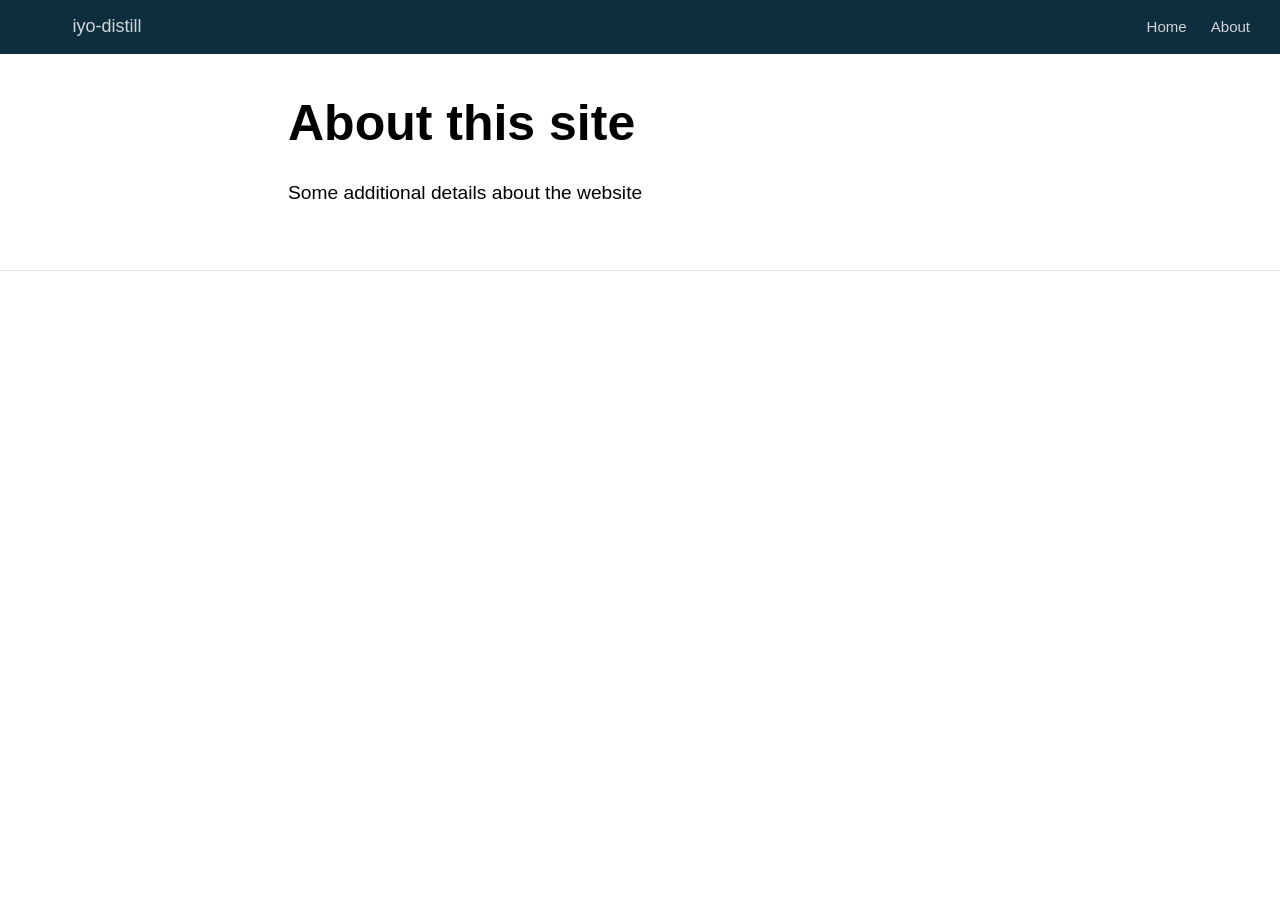
==== docs/about.html @ 84cd0dcd "distill" ====
<!DOCTYPE html>

<html xmlns="http://www.w3.org/1999/xhtml" lang="" xml:lang="">

<head>
  <meta charset="utf-8"/>
  <meta name="viewport" content="width=device-width, initial-scale=1"/>
  <meta http-equiv="X-UA-Compatible" content="IE=Edge,chrome=1"/>
  <meta name="generator" content="distill" />

  <style type="text/css">
  /* Hide doc at startup (prevent jankiness while JS renders/transforms) */
  body {
    visibility: hidden;
  }
  </style>

 <!--radix_placeholder_import_source-->
 <!--/radix_placeholder_import_source-->

<style type="text/css">code{white-space: pre;}</style>
<style type="text/css" data-origin="pandoc">
pre > code.sourceCode { white-space: pre; position: relative; }
pre > code.sourceCode > span { display: inline-block; line-height: 1.25; }
pre > code.sourceCode > span:empty { height: 1.2em; }
.sourceCode { overflow: visible; }
code.sourceCode > span { color: inherit; text-decoration: inherit; }
div.sourceCode { margin: 1em 0; }
pre.sourceCode { margin: 0; }
@media screen {
div.sourceCode { overflow: auto; }
}
@media print {
pre > code.sourceCode { white-space: pre-wrap; }
pre > code.sourceCode > span { text-indent: -5em; padding-left: 5em; }
}
pre.numberSource code
  { counter-reset: source-line 0; }
pre.numberSource code > span
  { position: relative; left: -4em; counter-increment: source-line; }
pre.numberSource code > span > a:first-child::before
  { content: counter(source-line);
    position: relative; left: -1em; text-align: right; vertical-align: baseline;
    border: none; display: inline-block;
    -webkit-touch-callout: none; -webkit-user-select: none;
    -khtml-user-select: none; -moz-user-select: none;
    -ms-user-select: none; user-select: none;
    padding: 0 4px; width: 4em;
    color: #aaaaaa;
  }
pre.numberSource { margin-left: 3em; border-left: 1px solid #aaaaaa;  padding-left: 4px; }
div.sourceCode
  {   }
@media screen {
pre > code.sourceCode > span > a:first-child::before { text-decoration: underline; }
}
code span.al { color: #ad0000; } /* Alert */
code span.an { color: #5e5e5e; } /* Annotation */
code span.at { color: #20794d; } /* Attribute */
code span.bn { color: #ad0000; } /* BaseN */
code span.bu { } /* BuiltIn */
code span.cf { color: #007ba5; } /* ControlFlow */
code span.ch { color: #20794d; } /* Char */
code span.cn { color: #8f5902; } /* Constant */
code span.co { color: #5e5e5e; } /* Comment */
code span.cv { color: #5e5e5e; font-style: italic; } /* CommentVar */
code span.do { color: #5e5e5e; font-style: italic; } /* Documentation */
code span.dt { color: #ad0000; } /* DataType */
code span.dv { color: #ad0000; } /* DecVal */
code span.er { color: #ad0000; } /* Error */
code span.ex { } /* Extension */
code span.fl { color: #ad0000; } /* Float */
code span.fu { color: #4758ab; } /* Function */
code span.im { } /* Import */
code span.in { color: #5e5e5e; } /* Information */
code span.kw { color: #007ba5; } /* Keyword */
code span.op { color: #5e5e5e; } /* Operator */
code span.ot { color: #007ba5; } /* Other */
code span.pp { color: #ad0000; } /* Preprocessor */
code span.sc { color: #20794d; } /* SpecialChar */
code span.ss { color: #20794d; } /* SpecialString */
code span.st { color: #20794d; } /* String */
code span.va { color: #111111; } /* Variable */
code span.vs { color: #20794d; } /* VerbatimString */
code span.wa { color: #5e5e5e; font-style: italic; } /* Warning */
</style>

  <!--radix_placeholder_meta_tags-->
  <title>iyo-distill: About this site</title>

  <meta property="description" itemprop="description" content="Some additional details about the website"/>



  <!--  https://developers.facebook.com/docs/sharing/webmasters#markup -->
  <meta property="og:title" content="iyo-distill: About this site"/>
  <meta property="og:type" content="article"/>
  <meta property="og:description" content="Some additional details about the website"/>
  <meta property="og:locale" content="en_US"/>
  <meta property="og:site_name" content="iyo-distill"/>

  <!--  https://dev.twitter.com/cards/types/summary -->
  <meta property="twitter:card" content="summary"/>
  <meta property="twitter:title" content="iyo-distill: About this site"/>
  <meta property="twitter:description" content="Some additional details about the website"/>

  <!--/radix_placeholder_meta_tags-->
  <!--radix_placeholder_rmarkdown_metadata-->

  <script type="text/json" id="radix-rmarkdown-metadata">
  {"type":"list","attributes":{"names":{"type":"character","attributes":{},"value":["title","description"]}},"value":[{"type":"character","attributes":{},"value":["About this site"]},{"type":"character","attributes":{},"value":["Some additional details about the website"]}]}
  </script>
  <!--/radix_placeholder_rmarkdown_metadata-->
  <!--radix_placeholder_navigation_in_header-->
  <meta name="distill:offset" content=""/>

  <script type="application/javascript">

    window.headroom_prevent_pin = false;

    window.document.addEventListener("DOMContentLoaded", function (event) {

      // initialize headroom for banner
      var header = $('header').get(0);
      var headerHeight = header.offsetHeight;
      var headroom = new Headroom(header, {
        tolerance: 5,
        onPin : function() {
          if (window.headroom_prevent_pin) {
            window.headroom_prevent_pin = false;
            headroom.unpin();
          }
        }
      });
      headroom.init();
      if(window.location.hash)
        headroom.unpin();
      $(header).addClass('headroom--transition');

      // offset scroll location for banner on hash change
      // (see: https://github.com/WickyNilliams/headroom.js/issues/38)
      window.addEventListener("hashchange", function(event) {
        window.scrollTo(0, window.pageYOffset - (headerHeight + 25));
      });

      // responsive menu
      $('.distill-site-header').each(function(i, val) {
        var topnav = $(this);
        var toggle = topnav.find('.nav-toggle');
        toggle.on('click', function() {
          topnav.toggleClass('responsive');
        });
      });

      // nav dropdowns
      $('.nav-dropbtn').click(function(e) {
        $(this).next('.nav-dropdown-content').toggleClass('nav-dropdown-active');
        $(this).parent().siblings('.nav-dropdown')
           .children('.nav-dropdown-content').removeClass('nav-dropdown-active');
      });
      $("body").click(function(e){
        $('.nav-dropdown-content').removeClass('nav-dropdown-active');
      });
      $(".nav-dropdown").click(function(e){
        e.stopPropagation();
      });
    });
  </script>

  <style type="text/css">

  /* Theme (user-documented overrideables for nav appearance) */

  .distill-site-nav {
    color: rgba(255, 255, 255, 0.8);
    background-color: #0F2E3D;
    font-size: 15px;
    font-weight: 300;
  }

  .distill-site-nav a {
    color: inherit;
    text-decoration: none;
  }

  .distill-site-nav a:hover {
    color: white;
  }

  @media print {
    .distill-site-nav {
      display: none;
    }
  }

  .distill-site-header {

  }

  .distill-site-footer {

  }


  /* Site Header */

  .distill-site-header {
    width: 100%;
    box-sizing: border-box;
    z-index: 3;
  }

  .distill-site-header .nav-left {
    display: inline-block;
    margin-left: 8px;
  }

  @media screen and (max-width: 768px) {
    .distill-site-header .nav-left {
      margin-left: 0;
    }
  }


  .distill-site-header .nav-right {
    float: right;
    margin-right: 8px;
  }

  .distill-site-header a,
  .distill-site-header .title {
    display: inline-block;
    text-align: center;
    padding: 14px 10px 14px 10px;
  }

  .distill-site-header .title {
    font-size: 18px;
    min-width: 150px;
  }

  .distill-site-header .logo {
    padding: 0;
  }

  .distill-site-header .logo img {
    display: none;
    max-height: 20px;
    width: auto;
    margin-bottom: -4px;
  }

  .distill-site-header .nav-image img {
    max-height: 18px;
    width: auto;
    display: inline-block;
    margin-bottom: -3px;
  }



  @media screen and (min-width: 1000px) {
    .distill-site-header .logo img {
      display: inline-block;
    }
    .distill-site-header .nav-left {
      margin-left: 20px;
    }
    .distill-site-header .nav-right {
      margin-right: 20px;
    }
    .distill-site-header .title {
      padding-left: 12px;
    }
  }


  .distill-site-header .nav-toggle {
    display: none;
  }

  .nav-dropdown {
    display: inline-block;
    position: relative;
  }

  .nav-dropdown .nav-dropbtn {
    border: none;
    outline: none;
    color: rgba(255, 255, 255, 0.8);
    padding: 16px 10px;
    background-color: transparent;
    font-family: inherit;
    font-size: inherit;
    font-weight: inherit;
    margin: 0;
    margin-top: 1px;
    z-index: 2;
  }

  .nav-dropdown-content {
    display: none;
    position: absolute;
    background-color: white;
    min-width: 200px;
    border: 1px solid rgba(0,0,0,0.15);
    border-radius: 4px;
    box-shadow: 0px 8px 16px 0px rgba(0,0,0,0.1);
    z-index: 1;
    margin-top: 2px;
    white-space: nowrap;
    padding-top: 4px;
    padding-bottom: 4px;
  }

  .nav-dropdown-content hr {
    margin-top: 4px;
    margin-bottom: 4px;
    border: none;
    border-bottom: 1px solid rgba(0, 0, 0, 0.1);
  }

  .nav-dropdown-active {
    display: block;
  }

  .nav-dropdown-content a, .nav-dropdown-content .nav-dropdown-header {
    color: black;
    padding: 6px 24px;
    text-decoration: none;
    display: block;
    text-align: left;
  }

  .nav-dropdown-content .nav-dropdown-header {
    display: block;
    padding: 5px 24px;
    padding-bottom: 0;
    text-transform: uppercase;
    font-size: 14px;
    color: #999999;
    white-space: nowrap;
  }

  .nav-dropdown:hover .nav-dropbtn {
    color: white;
  }

  .nav-dropdown-content a:hover {
    background-color: #ddd;
    color: black;
  }

  .nav-right .nav-dropdown-content {
    margin-left: -45%;
    right: 0;
  }

  @media screen and (max-width: 768px) {
    .distill-site-header a, .distill-site-header .nav-dropdown  {display: none;}
    .distill-site-header a.nav-toggle {
      float: right;
      display: block;
    }
    .distill-site-header .title {
      margin-left: 0;
    }
    .distill-site-header .nav-right {
      margin-right: 0;
    }
    .distill-site-header {
      overflow: hidden;
    }
    .nav-right .nav-dropdown-content {
      margin-left: 0;
    }
  }


  @media screen and (max-width: 768px) {
    .distill-site-header.responsive {position: relative; min-height: 500px; }
    .distill-site-header.responsive a.nav-toggle {
      position: absolute;
      right: 0;
      top: 0;
    }
    .distill-site-header.responsive a,
    .distill-site-header.responsive .nav-dropdown {
      display: block;
      text-align: left;
    }
    .distill-site-header.responsive .nav-left,
    .distill-site-header.responsive .nav-right {
      width: 100%;
    }
    .distill-site-header.responsive .nav-dropdown {float: none;}
    .distill-site-header.responsive .nav-dropdown-content {position: relative;}
    .distill-site-header.responsive .nav-dropdown .nav-dropbtn {
      display: block;
      width: 100%;
      text-align: left;
    }
  }

  /* Site Footer */

  .distill-site-footer {
    width: 100%;
    overflow: hidden;
    box-sizing: border-box;
    z-index: 3;
    margin-top: 30px;
    padding-top: 30px;
    padding-bottom: 30px;
    text-align: center;
  }

  /* Headroom */

  d-title {
    padding-top: 6rem;
  }

  @media print {
    d-title {
      padding-top: 4rem;
    }
  }

  .headroom {
    z-index: 1000;
    position: fixed;
    top: 0;
    left: 0;
    right: 0;
  }

  .headroom--transition {
    transition: all .4s ease-in-out;
  }

  .headroom--unpinned {
    top: -100px;
  }

  .headroom--pinned {
    top: 0;
  }

  /* adjust viewport for navbar height */
  /* helps vertically center bootstrap (non-distill) content */
  .min-vh-100 {
    min-height: calc(100vh - 100px) !important;
  }

  </style>

  <script src="site_libs/jquery-1.11.3/jquery.min.js"></script>
  <link href="site_libs/font-awesome-5.1.0/css/all.css" rel="stylesheet"/>
  <link href="site_libs/font-awesome-5.1.0/css/v4-shims.css" rel="stylesheet"/>
  <script src="site_libs/headroom-0.9.4/headroom.min.js"></script>
  <script src="site_libs/autocomplete-0.37.1/autocomplete.min.js"></script>
  <script src="site_libs/fuse-6.4.1/fuse.min.js"></script>

  <script type="application/javascript">

  function getMeta(metaName) {
    var metas = document.getElementsByTagName('meta');
    for (let i = 0; i < metas.length; i++) {
      if (metas[i].getAttribute('name') === metaName) {
        return metas[i].getAttribute('content');
      }
    }
    return '';
  }

  function offsetURL(url) {
    var offset = getMeta('distill:offset');
    return offset ? offset + '/' + url : url;
  }

  function createFuseIndex() {

    // create fuse index
    var options = {
      keys: [
        { name: 'title', weight: 20 },
        { name: 'categories', weight: 15 },
        { name: 'description', weight: 10 },
        { name: 'contents', weight: 5 },
      ],
      ignoreLocation: true,
      threshold: 0
    };
    var fuse = new window.Fuse([], options);

    // fetch the main search.json
    return fetch(offsetURL('search.json'))
      .then(function(response) {
        if (response.status == 200) {
          return response.json().then(function(json) {
            // index main articles
            json.articles.forEach(function(article) {
              fuse.add(article);
            });
            // download collections and index their articles
            return Promise.all(json.collections.map(function(collection) {
              return fetch(offsetURL(collection)).then(function(response) {
                if (response.status === 200) {
                  return response.json().then(function(articles) {
                    articles.forEach(function(article) {
                      fuse.add(article);
                    });
                  })
                } else {
                  return Promise.reject(
                    new Error('Unexpected status from search index request: ' +
                              response.status)
                  );
                }
              });
            })).then(function() {
              return fuse;
            });
          });

        } else {
          return Promise.reject(
            new Error('Unexpected status from search index request: ' +
                        response.status)
          );
        }
      });
  }

  window.document.addEventListener("DOMContentLoaded", function (event) {

    // get search element (bail if we don't have one)
    var searchEl = window.document.getElementById('distill-search');
    if (!searchEl)
      return;

    createFuseIndex()
      .then(function(fuse) {

        // make search box visible
        searchEl.classList.remove('hidden');

        // initialize autocomplete
        var options = {
          autoselect: true,
          hint: false,
          minLength: 2,
        };
        window.autocomplete(searchEl, options, [{
          source: function(query, callback) {
            const searchOptions = {
              isCaseSensitive: false,
              shouldSort: true,
              minMatchCharLength: 2,
              limit: 10,
            };
            var results = fuse.search(query, searchOptions);
            callback(results
              .map(function(result) { return result.item; })
            );
          },
          templates: {
            suggestion: function(suggestion) {
              var img = suggestion.preview && Object.keys(suggestion.preview).length > 0
                ? `<img src="${offsetURL(suggestion.preview)}"</img>`
                : '';
              var html = `
                <div class="search-item">
                  <h3>${suggestion.title}</h3>
                  <div class="search-item-description">
                    ${suggestion.description || ''}
                  </div>
                  <div class="search-item-preview">
                    ${img}
                  </div>
                </div>
              `;
              return html;
            }
          }
        }]).on('autocomplete:selected', function(event, suggestion) {
          window.location.href = offsetURL(suggestion.path);
        });
        // remove inline display style on autocompleter (we want to
        // manage responsive display via css)
        $('.algolia-autocomplete').css("display", "");
      })
      .catch(function(error) {
        console.log(error);
      });

  });

  </script>

  <style type="text/css">

  .nav-search {
    font-size: x-small;
  }

  /* Algolioa Autocomplete */

  .algolia-autocomplete {
    display: inline-block;
    margin-left: 10px;
    vertical-align: sub;
    background-color: white;
    color: black;
    padding: 6px;
    padding-top: 8px;
    padding-bottom: 0;
    border-radius: 6px;
    border: 1px #0F2E3D solid;
    width: 180px;
  }


  @media screen and (max-width: 768px) {
    .distill-site-nav .algolia-autocomplete {
      display: none;
      visibility: hidden;
    }
    .distill-site-nav.responsive .algolia-autocomplete {
      display: inline-block;
      visibility: visible;
    }
    .distill-site-nav.responsive .algolia-autocomplete .aa-dropdown-menu {
      margin-left: 0;
      width: 400px;
      max-height: 400px;
    }
  }

  .algolia-autocomplete .aa-input, .algolia-autocomplete .aa-hint {
    width: 90%;
    outline: none;
    border: none;
  }

  .algolia-autocomplete .aa-hint {
    color: #999;
  }
  .algolia-autocomplete .aa-dropdown-menu {
    width: 550px;
    max-height: 70vh;
    overflow-x: visible;
    overflow-y: scroll;
    padding: 5px;
    margin-top: 3px;
    margin-left: -150px;
    background-color: #fff;
    border-radius: 5px;
    border: 1px solid #999;
    border-top: none;
  }

  .algolia-autocomplete .aa-dropdown-menu .aa-suggestion {
    cursor: pointer;
    padding: 5px 4px;
    border-bottom: 1px solid #eee;
  }

  .algolia-autocomplete .aa-dropdown-menu .aa-suggestion:last-of-type {
    border-bottom: none;
    margin-bottom: 2px;
  }

  .algolia-autocomplete .aa-dropdown-menu .aa-suggestion .search-item {
    overflow: hidden;
    font-size: 0.8em;
    line-height: 1.4em;
  }

  .algolia-autocomplete .aa-dropdown-menu .aa-suggestion .search-item h3 {
    font-size: 1rem;
    margin-block-start: 0;
    margin-block-end: 5px;
  }

  .algolia-autocomplete .aa-dropdown-menu .aa-suggestion .search-item-description {
    display: inline-block;
    overflow: hidden;
    height: 2.8em;
    width: 80%;
    margin-right: 4%;
  }

  .algolia-autocomplete .aa-dropdown-menu .aa-suggestion .search-item-preview {
    display: inline-block;
    width: 15%;
  }

  .algolia-autocomplete .aa-dropdown-menu .aa-suggestion .search-item-preview img {
    height: 3em;
    width: auto;
    display: none;
  }

  .algolia-autocomplete .aa-dropdown-menu .aa-suggestion .search-item-preview img[src] {
    display: initial;
  }

  .algolia-autocomplete .aa-dropdown-menu .aa-suggestion.aa-cursor {
    background-color: #eee;
  }
  .algolia-autocomplete .aa-dropdown-menu .aa-suggestion em {
    font-weight: bold;
    font-style: normal;
  }

  </style>


  <!--/radix_placeholder_navigation_in_header-->
  <!--radix_placeholder_distill-->

  <style type="text/css">

  body {
    background-color: white;
  }

  .pandoc-table {
    width: 100%;
  }

  .pandoc-table>caption {
    margin-bottom: 10px;
  }

  .pandoc-table th:not([align]) {
    text-align: left;
  }

  .pagedtable-footer {
    font-size: 15px;
  }

  d-byline .byline {
    grid-template-columns: 2fr 2fr;
  }

  d-byline .byline h3 {
    margin-block-start: 1.5em;
  }

  d-byline .byline .authors-affiliations h3 {
    margin-block-start: 0.5em;
  }

  .authors-affiliations .orcid-id {
    width: 16px;
    height:16px;
    margin-left: 4px;
    margin-right: 4px;
    vertical-align: middle;
    padding-bottom: 2px;
  }

  d-title .dt-tags {
    margin-top: 1em;
    grid-column: text;
  }

  .dt-tags .dt-tag {
    text-decoration: none;
    display: inline-block;
    color: rgba(0,0,0,0.6);
    padding: 0em 0.4em;
    margin-right: 0.5em;
    margin-bottom: 0.4em;
    font-size: 70%;
    border: 1px solid rgba(0,0,0,0.2);
    border-radius: 3px;
    text-transform: uppercase;
    font-weight: 500;
  }

  d-article table.gt_table td,
  d-article table.gt_table th {
    border-bottom: none;
  }

  .html-widget {
    margin-bottom: 2.0em;
  }

  .l-screen-inset {
    padding-right: 16px;
  }

  .l-screen .caption {
    margin-left: 10px;
  }

  .shaded {
    background: rgb(247, 247, 247);
    padding-top: 20px;
    padding-bottom: 20px;
    border-top: 1px solid rgba(0, 0, 0, 0.1);
    border-bottom: 1px solid rgba(0, 0, 0, 0.1);
  }

  .shaded .html-widget {
    margin-bottom: 0;
    border: 1px solid rgba(0, 0, 0, 0.1);
  }

  .shaded .shaded-content {
    background: white;
  }

  .text-output {
    margin-top: 0;
    line-height: 1.5em;
  }

  .hidden {
    display: none !important;
  }

  d-article {
    padding-top: 2.5rem;
    padding-bottom: 30px;
  }

  d-appendix {
    padding-top: 30px;
  }

  d-article>p>img {
    width: 100%;
  }

  d-article h2 {
    margin: 1rem 0 1.5rem 0;
  }

  d-article h3 {
    margin-top: 1.5rem;
  }

  d-article iframe {
    border: 1px solid rgba(0, 0, 0, 0.1);
    margin-bottom: 2.0em;
    width: 100%;
  }

  /* Tweak code blocks */

  d-article div.sourceCode code,
  d-article pre code {
    font-family: Consolas, Monaco, 'Andale Mono', 'Ubuntu Mono', monospace;
  }

  d-article pre,
  d-article div.sourceCode,
  d-article div.sourceCode pre {
    overflow: auto;
  }

  d-article div.sourceCode {
    background-color: white;
  }

  d-article div.sourceCode pre {
    padding-left: 10px;
    font-size: 12px;
    border-left: 2px solid rgba(0,0,0,0.1);
  }

  d-article pre {
    font-size: 12px;
    color: black;
    background: none;
    margin-top: 0;
    text-align: left;
    white-space: pre;
    word-spacing: normal;
    word-break: normal;
    word-wrap: normal;
    line-height: 1.5;

    -moz-tab-size: 4;
    -o-tab-size: 4;
    tab-size: 4;

    -webkit-hyphens: none;
    -moz-hyphens: none;
    -ms-hyphens: none;
    hyphens: none;
  }

  d-article pre a {
    border-bottom: none;
  }

  d-article pre a:hover {
    border-bottom: none;
    text-decoration: underline;
  }

  d-article details {
    grid-column: text;
    margin-bottom: 0.8em;
  }

  @media(min-width: 768px) {

  d-article pre,
  d-article div.sourceCode,
  d-article div.sourceCode pre {
    overflow: visible !important;
  }

  d-article div.sourceCode pre {
    padding-left: 18px;
    font-size: 14px;
  }

  d-article pre {
    font-size: 14px;
  }

  }

  figure img.external {
    background: white;
    border: 1px solid rgba(0, 0, 0, 0.1);
    box-shadow: 0 1px 8px rgba(0, 0, 0, 0.1);
    padding: 18px;
    box-sizing: border-box;
  }

  /* CSS for d-contents */

  .d-contents {
    grid-column: text;
    color: rgba(0,0,0,0.8);
    font-size: 0.9em;
    padding-bottom: 1em;
    margin-bottom: 1em;
    padding-bottom: 0.5em;
    margin-bottom: 1em;
    padding-left: 0.25em;
    justify-self: start;
  }

  @media(min-width: 1000px) {
    .d-contents.d-contents-float {
      height: 0;
      grid-column-start: 1;
      grid-column-end: 4;
      justify-self: center;
      padding-right: 3em;
      padding-left: 2em;
    }
  }

  .d-contents nav h3 {
    font-size: 18px;
    margin-top: 0;
    margin-bottom: 1em;
  }

  .d-contents li {
    list-style-type: none
  }

  .d-contents nav > ul {
    padding-left: 0;
  }

  .d-contents ul {
    padding-left: 1em
  }

  .d-contents nav ul li {
    margin-top: 0.6em;
    margin-bottom: 0.2em;
  }

  .d-contents nav a {
    font-size: 13px;
    border-bottom: none;
    text-decoration: none
    color: rgba(0, 0, 0, 0.8);
  }

  .d-contents nav a:hover {
    text-decoration: underline solid rgba(0, 0, 0, 0.6)
  }

  .d-contents nav > ul > li > a {
    font-weight: 600;
  }

  .d-contents nav > ul > li > ul {
    font-weight: inherit;
  }

  .d-contents nav > ul > li > ul > li {
    margin-top: 0.2em;
  }


  .d-contents nav ul {
    margin-top: 0;
    margin-bottom: 0.25em;
  }

  .d-article-with-toc h2:nth-child(2) {
    margin-top: 0;
  }


  /* Figure */

  .figure {
    position: relative;
    margin-bottom: 2.5em;
    margin-top: 1.5em;
  }

  .figure img {
    width: 100%;
  }

  .figure .caption {
    color: rgba(0, 0, 0, 0.6);
    font-size: 12px;
    line-height: 1.5em;
  }

  .figure img.external {
    background: white;
    border: 1px solid rgba(0, 0, 0, 0.1);
    box-shadow: 0 1px 8px rgba(0, 0, 0, 0.1);
    padding: 18px;
    box-sizing: border-box;
  }

  .figure .caption a {
    color: rgba(0, 0, 0, 0.6);
  }

  .figure .caption b,
  .figure .caption strong, {
    font-weight: 600;
    color: rgba(0, 0, 0, 1.0);
  }

  /* Citations */

  d-article .citation {
    color: inherit;
    cursor: inherit;
  }

  div.hanging-indent{
    margin-left: 1em; text-indent: -1em;
  }

  /* Citation hover box */

  .tippy-box[data-theme~=light-border] {
    background-color: rgba(250, 250, 250, 0.95);
  }

  .tippy-content > p {
    margin-bottom: 0;
    padding: 2px;
  }


  /* Tweak 1000px media break to show more text */

  @media(min-width: 1000px) {
    .base-grid,
    distill-header,
    d-title,
    d-abstract,
    d-article,
    d-appendix,
    distill-appendix,
    d-byline,
    d-footnote-list,
    d-citation-list,
    distill-footer {
      grid-template-columns: [screen-start] 1fr [page-start kicker-start] 80px [middle-start] 50px [text-start kicker-end] 65px 65px 65px 65px 65px 65px 65px 65px [text-end gutter-start] 65px [middle-end] 65px [page-end gutter-end] 1fr [screen-end];
      grid-column-gap: 16px;
    }

    .grid {
      grid-column-gap: 16px;
    }

    d-article {
      font-size: 1.06rem;
      line-height: 1.7em;
    }
    figure .caption, .figure .caption, figure figcaption {
      font-size: 13px;
    }
  }

  @media(min-width: 1180px) {
    .base-grid,
    distill-header,
    d-title,
    d-abstract,
    d-article,
    d-appendix,
    distill-appendix,
    d-byline,
    d-footnote-list,
    d-citation-list,
    distill-footer {
      grid-template-columns: [screen-start] 1fr [page-start kicker-start] 60px [middle-start] 60px [text-start kicker-end] 60px 60px 60px 60px 60px 60px 60px 60px [text-end gutter-start] 60px [middle-end] 60px [page-end gutter-end] 1fr [screen-end];
      grid-column-gap: 32px;
    }

    .grid {
      grid-column-gap: 32px;
    }
  }


  /* Get the citation styles for the appendix (not auto-injected on render since
     we do our own rendering of the citation appendix) */

  d-appendix .citation-appendix,
  .d-appendix .citation-appendix {
    font-size: 11px;
    line-height: 15px;
    border-left: 1px solid rgba(0, 0, 0, 0.1);
    padding-left: 18px;
    border: 1px solid rgba(0,0,0,0.1);
    background: rgba(0, 0, 0, 0.02);
    padding: 10px 18px;
    border-radius: 3px;
    color: rgba(150, 150, 150, 1);
    overflow: hidden;
    margin-top: -12px;
    white-space: pre-wrap;
    word-wrap: break-word;
  }

  /* Include appendix styles here so they can be overridden */

  d-appendix {
    contain: layout style;
    font-size: 0.8em;
    line-height: 1.7em;
    margin-top: 60px;
    margin-bottom: 0;
    border-top: 1px solid rgba(0, 0, 0, 0.1);
    color: rgba(0,0,0,0.5);
    padding-top: 60px;
    padding-bottom: 48px;
  }

  d-appendix h3 {
    grid-column: page-start / text-start;
    font-size: 15px;
    font-weight: 500;
    margin-top: 1em;
    margin-bottom: 0;
    color: rgba(0,0,0,0.65);
  }

  d-appendix h3 + * {
    margin-top: 1em;
  }

  d-appendix ol {
    padding: 0 0 0 15px;
  }

  @media (min-width: 768px) {
    d-appendix ol {
      padding: 0 0 0 30px;
      margin-left: -30px;
    }
  }

  d-appendix li {
    margin-bottom: 1em;
  }

  d-appendix a {
    color: rgba(0, 0, 0, 0.6);
  }

  d-appendix > * {
    grid-column: text;
  }

  d-appendix > d-footnote-list,
  d-appendix > d-citation-list,
  d-appendix > distill-appendix {
    grid-column: screen;
  }

  /* Include footnote styles here so they can be overridden */

  d-footnote-list {
    contain: layout style;
  }

  d-footnote-list > * {
    grid-column: text;
  }

  d-footnote-list a.footnote-backlink {
    color: rgba(0,0,0,0.3);
    padding-left: 0.5em;
  }



  /* Anchor.js */

  .anchorjs-link {
    /*transition: all .25s linear; */
    text-decoration: none;
    border-bottom: none;
  }
  *:hover > .anchorjs-link {
    margin-left: -1.125em !important;
    text-decoration: none;
    border-bottom: none;
  }

  /* Social footer */

  .social_footer {
    margin-top: 30px;
    margin-bottom: 0;
    color: rgba(0,0,0,0.67);
  }

  .disqus-comments {
    margin-right: 30px;
  }

  .disqus-comment-count {
    border-bottom: 1px solid rgba(0, 0, 0, 0.4);
    cursor: pointer;
  }

  #disqus_thread {
    margin-top: 30px;
  }

  .article-sharing a {
    border-bottom: none;
    margin-right: 8px;
  }

  .article-sharing a:hover {
    border-bottom: none;
  }

  .sidebar-section.subscribe {
    font-size: 12px;
    line-height: 1.6em;
  }

  .subscribe p {
    margin-bottom: 0.5em;
  }


  .article-footer .subscribe {
    font-size: 15px;
    margin-top: 45px;
  }


  .sidebar-section.custom {
    font-size: 12px;
    line-height: 1.6em;
  }

  .custom p {
    margin-bottom: 0.5em;
  }

  /* Styles for listing layout (hide title) */
  .layout-listing d-title, .layout-listing .d-title {
    display: none;
  }

  /* Styles for posts lists (not auto-injected) */


  .posts-with-sidebar {
    padding-left: 45px;
    padding-right: 45px;
  }

  .posts-list .description h2,
  .posts-list .description p {
    font-family: -apple-system, BlinkMacSystemFont, "Segoe UI", Roboto, Oxygen, Ubuntu, Cantarell, "Fira Sans", "Droid Sans", "Helvetica Neue", Arial, sans-serif;
  }

  .posts-list .description h2 {
    font-weight: 700;
    border-bottom: none;
    padding-bottom: 0;
  }

  .posts-list h2.post-tag {
    border-bottom: 1px solid rgba(0, 0, 0, 0.2);
    padding-bottom: 12px;
  }
  .posts-list {
    margin-top: 60px;
    margin-bottom: 24px;
  }

  .posts-list .post-preview {
    text-decoration: none;
    overflow: hidden;
    display: block;
    border-bottom: 1px solid rgba(0, 0, 0, 0.1);
    padding: 24px 0;
  }

  .post-preview-last {
    border-bottom: none !important;
  }

  .posts-list .posts-list-caption {
    grid-column: screen;
    font-weight: 400;
  }

  .posts-list .post-preview h2 {
    margin: 0 0 6px 0;
    line-height: 1.2em;
    font-style: normal;
    font-size: 24px;
  }

  .posts-list .post-preview p {
    margin: 0 0 12px 0;
    line-height: 1.4em;
    font-size: 16px;
  }

  .posts-list .post-preview .thumbnail {
    box-sizing: border-box;
    margin-bottom: 24px;
    position: relative;
    max-width: 500px;
  }
  .posts-list .post-preview img {
    width: 100%;
    display: block;
  }

  .posts-list .metadata {
    font-size: 12px;
    line-height: 1.4em;
    margin-bottom: 18px;
  }

  .posts-list .metadata > * {
    display: inline-block;
  }

  .posts-list .metadata .publishedDate {
    margin-right: 2em;
  }

  .posts-list .metadata .dt-authors {
    display: block;
    margin-top: 0.3em;
    margin-right: 2em;
  }

  .posts-list .dt-tags {
    display: block;
    line-height: 1em;
  }

  .posts-list .dt-tags .dt-tag {
    display: inline-block;
    color: rgba(0,0,0,0.6);
    padding: 0.3em 0.4em;
    margin-right: 0.2em;
    margin-bottom: 0.4em;
    font-size: 60%;
    border: 1px solid rgba(0,0,0,0.2);
    border-radius: 3px;
    text-transform: uppercase;
    font-weight: 500;
  }

  .posts-list img {
    opacity: 1;
  }

  .posts-list img[data-src] {
    opacity: 0;
  }

  .posts-more {
    clear: both;
  }


  .posts-sidebar {
    font-size: 16px;
  }

  .posts-sidebar h3 {
    font-size: 16px;
    margin-top: 0;
    margin-bottom: 0.5em;
    font-weight: 400;
    text-transform: uppercase;
  }

  .sidebar-section {
    margin-bottom: 30px;
  }

  .categories ul {
    list-style-type: none;
    margin: 0;
    padding: 0;
  }

  .categories li {
    color: rgba(0, 0, 0, 0.8);
    margin-bottom: 0;
  }

  .categories li>a {
    border-bottom: none;
  }

  .categories li>a:hover {
    border-bottom: 1px solid rgba(0, 0, 0, 0.4);
  }

  .categories .active {
    font-weight: 600;
  }

  .categories .category-count {
    color: rgba(0, 0, 0, 0.4);
  }


  @media(min-width: 768px) {
    .posts-list .post-preview h2 {
      font-size: 26px;
    }
    .posts-list .post-preview .thumbnail {
      float: right;
      width: 30%;
      margin-bottom: 0;
    }
    .posts-list .post-preview .description {
      float: left;
      width: 45%;
    }
    .posts-list .post-preview .metadata {
      float: left;
      width: 20%;
      margin-top: 8px;
    }
    .posts-list .post-preview p {
      margin: 0 0 12px 0;
      line-height: 1.5em;
      font-size: 16px;
    }
    .posts-with-sidebar .posts-list {
      float: left;
      width: 75%;
    }
    .posts-with-sidebar .posts-sidebar {
      float: right;
      width: 20%;
      margin-top: 60px;
      padding-top: 24px;
      padding-bottom: 24px;
    }
  }


  /* Improve display for browsers without grid (IE/Edge <= 15) */

  .downlevel {
    line-height: 1.6em;
    font-family: -apple-system, BlinkMacSystemFont, "Segoe UI", Roboto, Oxygen, Ubuntu, Cantarell, "Fira Sans", "Droid Sans", "Helvetica Neue", Arial, sans-serif;
    margin: 0;
  }

  .downlevel .d-title {
    padding-top: 6rem;
    padding-bottom: 1.5rem;
  }

  .downlevel .d-title h1 {
    font-size: 50px;
    font-weight: 700;
    line-height: 1.1em;
    margin: 0 0 0.5rem;
  }

  .downlevel .d-title p {
    font-weight: 300;
    font-size: 1.2rem;
    line-height: 1.55em;
    margin-top: 0;
  }

  .downlevel .d-byline {
    padding-top: 0.8em;
    padding-bottom: 0.8em;
    font-size: 0.8rem;
    line-height: 1.8em;
  }

  .downlevel .section-separator {
    border: none;
    border-top: 1px solid rgba(0, 0, 0, 0.1);
  }

  .downlevel .d-article {
    font-size: 1.06rem;
    line-height: 1.7em;
    padding-top: 1rem;
    padding-bottom: 2rem;
  }


  .downlevel .d-appendix {
    padding-left: 0;
    padding-right: 0;
    max-width: none;
    font-size: 0.8em;
    line-height: 1.7em;
    margin-bottom: 0;
    color: rgba(0,0,0,0.5);
    padding-top: 40px;
    padding-bottom: 48px;
  }

  .downlevel .footnotes ol {
    padding-left: 13px;
  }

  .downlevel .base-grid,
  .downlevel .distill-header,
  .downlevel .d-title,
  .downlevel .d-abstract,
  .downlevel .d-article,
  .downlevel .d-appendix,
  .downlevel .distill-appendix,
  .downlevel .d-byline,
  .downlevel .d-footnote-list,
  .downlevel .d-citation-list,
  .downlevel .distill-footer,
  .downlevel .appendix-bottom,
  .downlevel .posts-container {
    padding-left: 40px;
    padding-right: 40px;
  }

  @media(min-width: 768px) {
    .downlevel .base-grid,
    .downlevel .distill-header,
    .downlevel .d-title,
    .downlevel .d-abstract,
    .downlevel .d-article,
    .downlevel .d-appendix,
    .downlevel .distill-appendix,
    .downlevel .d-byline,
    .downlevel .d-footnote-list,
    .downlevel .d-citation-list,
    .downlevel .distill-footer,
    .downlevel .appendix-bottom,
    .downlevel .posts-container {
    padding-left: 150px;
    padding-right: 150px;
    max-width: 900px;
  }
  }

  .downlevel pre code {
    display: block;
    border-left: 2px solid rgba(0, 0, 0, .1);
    padding: 0 0 0 20px;
    font-size: 14px;
  }

  .downlevel code, .downlevel pre {
    color: black;
    background: none;
    font-family: Consolas, Monaco, 'Andale Mono', 'Ubuntu Mono', monospace;
    text-align: left;
    white-space: pre;
    word-spacing: normal;
    word-break: normal;
    word-wrap: normal;
    line-height: 1.5;

    -moz-tab-size: 4;
    -o-tab-size: 4;
    tab-size: 4;

    -webkit-hyphens: none;
    -moz-hyphens: none;
    -ms-hyphens: none;
    hyphens: none;
  }

  .downlevel .posts-list .post-preview {
    color: inherit;
  }



  </style>

  <script type="application/javascript">

  function is_downlevel_browser() {
    if (bowser.isUnsupportedBrowser({ msie: "12", msedge: "16"},
                                   window.navigator.userAgent)) {
      return true;
    } else {
      return window.load_distill_framework === undefined;
    }
  }

  // show body when load is complete
  function on_load_complete() {

    // add anchors
    if (window.anchors) {
      window.anchors.options.placement = 'left';
      window.anchors.add('d-article > h2, d-article > h3, d-article > h4, d-article > h5');
    }


    // set body to visible
    document.body.style.visibility = 'visible';

    // force redraw for leaflet widgets
    if (window.HTMLWidgets) {
      var maps = window.HTMLWidgets.findAll(".leaflet");
      $.each(maps, function(i, el) {
        var map = this.getMap();
        map.invalidateSize();
        map.eachLayer(function(layer) {
          if (layer instanceof L.TileLayer)
            layer.redraw();
        });
      });
    }

    // trigger 'shown' so htmlwidgets resize
    $('d-article').trigger('shown');
  }

  function init_distill() {

    init_common();

    // create front matter
    var front_matter = $('<d-front-matter></d-front-matter>');
    $('#distill-front-matter').wrap(front_matter);

    // create d-title
    $('.d-title').changeElementType('d-title');

    // create d-byline
    var byline = $('<d-byline></d-byline>');
    $('.d-byline').replaceWith(byline);

    // create d-article
    var article = $('<d-article></d-article>');
    $('.d-article').wrap(article).children().unwrap();

    // move posts container into article
    $('.posts-container').appendTo($('d-article'));

    // create d-appendix
    $('.d-appendix').changeElementType('d-appendix');

    // flag indicating that we have appendix items
    var appendix = $('.appendix-bottom').children('h3').length > 0;

    // replace footnotes with <d-footnote>
    $('.footnote-ref').each(function(i, val) {
      appendix = true;
      var href = $(this).attr('href');
      var id = href.replace('#', '');
      var fn = $('#' + id);
      var fn_p = $('#' + id + '>p');
      fn_p.find('.footnote-back').remove();
      var text = fn_p.html();
      var dtfn = $('<d-footnote></d-footnote>');
      dtfn.html(text);
      $(this).replaceWith(dtfn);
    });
    // remove footnotes
    $('.footnotes').remove();

    // move refs into #references-listing
    $('#references-listing').replaceWith($('#refs'));

    $('h1.appendix, h2.appendix').each(function(i, val) {
      $(this).changeElementType('h3');
    });
    $('h3.appendix').each(function(i, val) {
      var id = $(this).attr('id');
      $('.d-contents a[href="#' + id + '"]').parent().remove();
      appendix = true;
      $(this).nextUntil($('h1, h2, h3')).addBack().appendTo($('d-appendix'));
    });

    // show d-appendix if we have appendix content
    $("d-appendix").css('display', appendix ? 'grid' : 'none');

    // localize layout chunks to just output
    $('.layout-chunk').each(function(i, val) {

      // capture layout
      var layout = $(this).attr('data-layout');

      // apply layout to markdown level block elements
      var elements = $(this).children().not('details, div.sourceCode, pre, script');
      elements.each(function(i, el) {
        var layout_div = $('<div class="' + layout + '"></div>');
        if (layout_div.hasClass('shaded')) {
          var shaded_content = $('<div class="shaded-content"></div>');
          $(this).wrap(shaded_content);
          $(this).parent().wrap(layout_div);
        } else {
          $(this).wrap(layout_div);
        }
      });


      // unwrap the layout-chunk div
      $(this).children().unwrap();
    });

    // remove code block used to force  highlighting css
    $('.distill-force-highlighting-css').parent().remove();

    // remove empty line numbers inserted by pandoc when using a
    // custom syntax highlighting theme
    $('code.sourceCode a:empty').remove();

    // load distill framework
    load_distill_framework();

    // wait for window.distillRunlevel == 4 to do post processing
    function distill_post_process() {

      if (!window.distillRunlevel || window.distillRunlevel < 4)
        return;

      // hide author/affiliations entirely if we have no authors
      var front_matter = JSON.parse($("#distill-front-matter").html());
      var have_authors = front_matter.authors && front_matter.authors.length > 0;
      if (!have_authors)
        $('d-byline').addClass('hidden');

      // article with toc class
      $('.d-contents').parent().addClass('d-article-with-toc');

      // strip links that point to #
      $('.authors-affiliations').find('a[href="#"]').removeAttr('href');

      // add orcid ids
      $('.authors-affiliations').find('.author').each(function(i, el) {
        var orcid_id = front_matter.authors[i].orcidID;
        if (orcid_id) {
          var a = $('<a></a>');
          a.attr('href', 'https://orcid.org/' + orcid_id);
          var img = $('<img></img>');
          img.addClass('orcid-id');
          img.attr('alt', 'ORCID ID');
          img.attr('src','[data-uri]');
          a.append(img);
          $(this).append(a);
        }
      });

      // hide elements of author/affiliations grid that have no value
      function hide_byline_column(caption) {
        $('d-byline').find('h3:contains("' + caption + '")').parent().css('visibility', 'hidden');
      }

      // affiliations
      var have_affiliations = false;
      for (var i = 0; i<front_matter.authors.length; ++i) {
        var author = front_matter.authors[i];
        if (author.affiliation !== "&nbsp;") {
          have_affiliations = true;
          break;
        }
      }
      if (!have_affiliations)
        $('d-byline').find('h3:contains("Affiliations")').css('visibility', 'hidden');

      // published date
      if (!front_matter.publishedDate)
        hide_byline_column("Published");

      // document object identifier
      var doi = $('d-byline').find('h3:contains("DOI")');
      var doi_p = doi.next().empty();
      if (!front_matter.doi) {
        // if we have a citation and valid citationText then link to that
        if ($('#citation').length > 0 && front_matter.citationText) {
          doi.html('Citation');
          $('<a href="#citation"></a>')
            .text(front_matter.citationText)
            .appendTo(doi_p);
        } else {
          hide_byline_column("DOI");
        }
      } else {
        $('<a></a>')
           .attr('href', "https://doi.org/" + front_matter.doi)
           .html(front_matter.doi)
           .appendTo(doi_p);
      }

       // change plural form of authors/affiliations
      if (front_matter.authors.length === 1) {
        var grid = $('.authors-affiliations');
        grid.children('h3:contains("Authors")').text('Author');
        grid.children('h3:contains("Affiliations")').text('Affiliation');
      }

      // remove d-appendix and d-footnote-list local styles
      $('d-appendix > style:first-child').remove();
      $('d-footnote-list > style:first-child').remove();

      // move appendix-bottom entries to the bottom
      $('.appendix-bottom').appendTo('d-appendix').children().unwrap();
      $('.appendix-bottom').remove();

      // hoverable references
      $('span.citation[data-cites]').each(function() {
        var refHtml = $('#ref-' + $(this).attr('data-cites')).html();
        window.tippy(this, {
          allowHTML: true,
          content: refHtml,
          maxWidth: 500,
          interactive: true,
          interactiveBorder: 10,
          theme: 'light-border',
          placement: 'bottom-start'
        });
      });

      // clear polling timer
      clearInterval(tid);

      // show body now that everything is ready
      on_load_complete();
    }

    var tid = setInterval(distill_post_process, 50);
    distill_post_process();

  }

  function init_downlevel() {

    init_common();

     // insert hr after d-title
    $('.d-title').after($('<hr class="section-separator"/>'));

    // check if we have authors
    var front_matter = JSON.parse($("#distill-front-matter").html());
    var have_authors = front_matter.authors && front_matter.authors.length > 0;

    // manage byline/border
    if (!have_authors)
      $('.d-byline').remove();
    $('.d-byline').after($('<hr class="section-separator"/>'));
    $('.d-byline a').remove();

    // remove toc
    $('.d-contents').remove();

    // move appendix elements
    $('h1.appendix, h2.appendix').each(function(i, val) {
      $(this).changeElementType('h3');
    });
    $('h3.appendix').each(function(i, val) {
      $(this).nextUntil($('h1, h2, h3')).addBack().appendTo($('.d-appendix'));
    });


    // inject headers into references and footnotes
    var refs_header = $('<h3></h3>');
    refs_header.text('References');
    $('#refs').prepend(refs_header);

    var footnotes_header = $('<h3></h3');
    footnotes_header.text('Footnotes');
    $('.footnotes').children('hr').first().replaceWith(footnotes_header);

    // move appendix-bottom entries to the bottom
    $('.appendix-bottom').appendTo('.d-appendix').children().unwrap();
    $('.appendix-bottom').remove();

    // remove appendix if it's empty
    if ($('.d-appendix').children().length === 0)
      $('.d-appendix').remove();

    // prepend separator above appendix
    $('.d-appendix').before($('<hr class="section-separator" style="clear: both"/>'));

    // trim code
    $('pre>code').each(function(i, val) {
      $(this).html($.trim($(this).html()));
    });

    // move posts-container right before article
    $('.posts-container').insertBefore($('.d-article'));

    $('body').addClass('downlevel');

    on_load_complete();
  }


  function init_common() {

    // jquery plugin to change element types
    (function($) {
      $.fn.changeElementType = function(newType) {
        var attrs = {};

        $.each(this[0].attributes, function(idx, attr) {
          attrs[attr.nodeName] = attr.nodeValue;
        });

        this.replaceWith(function() {
          return $("<" + newType + "/>", attrs).append($(this).contents());
        });
      };
    })(jQuery);

    // prevent underline for linked images
    $('a > img').parent().css({'border-bottom' : 'none'});

    // mark non-body figures created by knitr chunks as 100% width
    $('.layout-chunk').each(function(i, val) {
      var figures = $(this).find('img, .html-widget');
      if ($(this).attr('data-layout') !== "l-body") {
        figures.css('width', '100%');
      } else {
        figures.css('max-width', '100%');
        figures.filter("[width]").each(function(i, val) {
          var fig = $(this);
          fig.css('width', fig.attr('width') + 'px');
        });

      }
    });

    // auto-append index.html to post-preview links in file: protocol
    // and in rstudio ide preview
    $('.post-preview').each(function(i, val) {
      if (window.location.protocol === "file:")
        $(this).attr('href', $(this).attr('href') + "index.html");
    });

    // get rid of index.html references in header
    if (window.location.protocol !== "file:") {
      $('.distill-site-header a[href]').each(function(i,val) {
        $(this).attr('href', $(this).attr('href').replace("index.html", "./"));
      });
    }

    // add class to pandoc style tables
    $('tr.header').parent('thead').parent('table').addClass('pandoc-table');
    $('.kable-table').children('table').addClass('pandoc-table');

    // add figcaption style to table captions
    $('caption').parent('table').addClass("figcaption");

    // initialize posts list
    if (window.init_posts_list)
      window.init_posts_list();

    // implmement disqus comment link
    $('.disqus-comment-count').click(function() {
      window.headroom_prevent_pin = true;
      $('#disqus_thread').toggleClass('hidden');
      if (!$('#disqus_thread').hasClass('hidden')) {
        var offset = $(this).offset();
        $(window).resize();
        $('html, body').animate({
          scrollTop: offset.top - 35
        });
      }
    });
  }

  document.addEventListener('DOMContentLoaded', function() {
    if (is_downlevel_browser())
      init_downlevel();
    else
      window.addEventListener('WebComponentsReady', init_distill);
  });

  </script>

  <!--/radix_placeholder_distill-->
  <script src="site_libs/header-attrs-2.6/header-attrs.js"></script>
  <script src="site_libs/popper-2.6.0/popper.min.js"></script>
  <link href="site_libs/tippy-6.2.7/tippy.css" rel="stylesheet" />
  <link href="site_libs/tippy-6.2.7/tippy-light-border.css" rel="stylesheet" />
  <script src="site_libs/tippy-6.2.7/tippy.umd.min.js"></script>
  <script src="site_libs/anchor-4.2.2/anchor.min.js"></script>
  <script src="site_libs/bowser-1.9.3/bowser.min.js"></script>
  <script src="site_libs/webcomponents-2.0.0/webcomponents.js"></script>
  <script src="site_libs/distill-2.2.21/template.v2.js"></script>
  <!--radix_placeholder_site_in_header-->
  <!--/radix_placeholder_site_in_header-->


</head>

<body>

<!--radix_placeholder_front_matter-->

<script id="distill-front-matter" type="text/json">
{"title":"About this site","description":"Some additional details about the website","authors":[]}
</script>

<!--/radix_placeholder_front_matter-->
<!--radix_placeholder_navigation_before_body-->
<header class="header header--fixed" role="banner">
<nav class="distill-site-nav distill-site-header">
<div class="nav-left">
<a href="index.html" class="title">iyo-distill</a>
</div>
<div class="nav-right">
<a href="index.html">Home</a>
<a href="about.html">About</a>
<a href="javascript:void(0);" class="nav-toggle">&#9776;</a>
</div>
</nav>
</header>
<!--/radix_placeholder_navigation_before_body-->
<!--radix_placeholder_site_before_body-->
<!--/radix_placeholder_site_before_body-->

<div class="d-title">
<h1>About this site</h1>
<!--radix_placeholder_categories-->
<!--/radix_placeholder_categories-->
<p><p>Some additional details about the website</p></p>
</div>


<div class="d-article">
<div class="sourceCode" id="cb1"><pre class="sourceCode r distill-force-highlighting-css"><code class="sourceCode r"></code></pre></div>
<!--radix_placeholder_article_footer-->
<!--/radix_placeholder_article_footer-->
</div>

<div class="d-appendix">
</div>


<!--radix_placeholder_site_after_body-->
<!--/radix_placeholder_site_after_body-->
<!--radix_placeholder_appendices-->
<div class="appendix-bottom"></div>
<!--/radix_placeholder_appendices-->
<!--radix_placeholder_navigation_after_body-->
<!--/radix_placeholder_navigation_after_body-->

</body>

</html>
---- docs/site_libs/font-awesome-5.1.0/css/all.css ----
/*!
 * Font Awesome Free 5.1.0 by @fontawesome - https://fontawesome.com
 * License - https://fontawesome.com/license (Icons: CC BY 4.0, Fonts: SIL OFL 1.1, Code: MIT License)
 */
.fa,.fab,.fal,.far,.fas{-moz-osx-font-smoothing:grayscale;-webkit-font-smoothing:antialiased;display:inline-block;font-style:normal;font-variant:normal;text-rendering:auto;line-height:1}.fa-lg{font-size:1.33333em;line-height:.75em;vertical-align:-.0667em}.fa-xs{font-size:.75em}.fa-sm{font-size:.875em}.fa-1x{font-size:1em}.fa-2x{font-size:2em}.fa-3x{font-size:3em}.fa-4x{font-size:4em}.fa-5x{font-size:5em}.fa-6x{font-size:6em}.fa-7x{font-size:7em}.fa-8x{font-size:8em}.fa-9x{font-size:9em}.fa-10x{font-size:10em}.fa-fw{text-align:center;width:1.25em}.fa-ul{list-style-type:none;margin-left:2.5em;padding-left:0}.fa-ul>li{position:relative}.fa-li{left:-2em;position:absolute;text-align:center;width:2em;line-height:inherit}.fa-border{border:.08em solid #eee;border-radius:.1em;padding:.2em .25em .15em}.fa-pull-left{float:left}.fa-pull-right{float:right}.fa.fa-pull-left,.fab.fa-pull-left,.fal.fa-pull-left,.far.fa-pull-left,.fas.fa-pull-left{margin-right:.3em}.fa.fa-pull-right,.fab.fa-pull-right,.fal.fa-pull-right,.far.fa-pull-right,.fas.fa-pull-right{margin-left:.3em}.fa-spin{animation:a 2s infinite linear}.fa-pulse{animation:a 1s infinite steps(8)}@keyframes a{0%{transform:rotate(0deg)}to{transform:rotate(1turn)}}.fa-rotate-90{-ms-filter:"progid:DXImageTransform.Microsoft.BasicImage(rotation=1)";transform:rotate(90deg)}.fa-rotate-180{-ms-filter:"progid:DXImageTransform.Microsoft.BasicImage(rotation=2)";transform:rotate(180deg)}.fa-rotate-270{-ms-filter:"progid:DXImageTransform.Microsoft.BasicImage(rotation=3)";transform:rotate(270deg)}.fa-flip-horizontal{-ms-filter:"progid:DXImageTransform.Microsoft.BasicImage(rotation=0, mirror=1)";transform:scaleX(-1)}.fa-flip-vertical{transform:scaleY(-1)}.fa-flip-horizontal.fa-flip-vertical,.fa-flip-vertical{-ms-filter:"progid:DXImageTransform.Microsoft.BasicImage(rotation=2, mirror=1)"}.fa-flip-horizontal.fa-flip-vertical{transform:scale(-1)}:root .fa-flip-horizontal,:root .fa-flip-vertical,:root .fa-rotate-90,:root .fa-rotate-180,:root .fa-rotate-270{-webkit-filter:none;filter:none}.fa-stack{display:inline-block;height:2em;line-height:2em;position:relative;vertical-align:middle;width:2em}.fa-stack-1x,.fa-stack-2x{left:0;position:absolute;text-align:center;width:100%}.fa-stack-1x{line-height:inherit}.fa-stack-2x{font-size:2em}.fa-inverse{color:#fff}.fa-500px:before{content:"\f26e"}.fa-accessible-icon:before{content:"\f368"}.fa-accusoft:before{content:"\f369"}.fa-address-book:before{content:"\f2b9"}.fa-address-card:before{content:"\f2bb"}.fa-adjust:before{content:"\f042"}.fa-adn:before{content:"\f170"}.fa-adversal:before{content:"\f36a"}.fa-affiliatetheme:before{content:"\f36b"}.fa-algolia:before{content:"\f36c"}.fa-align-center:before{content:"\f037"}.fa-align-justify:before{content:"\f039"}.fa-align-left:before{content:"\f036"}.fa-align-right:before{content:"\f038"}.fa-allergies:before{content:"\f461"}.fa-amazon:before{content:"\f270"}.fa-amazon-pay:before{content:"\f42c"}.fa-ambulance:before{content:"\f0f9"}.fa-american-sign-language-interpreting:before{content:"\f2a3"}.fa-amilia:before{content:"\f36d"}.fa-anchor:before{content:"\f13d"}.fa-android:before{content:"\f17b"}.fa-angellist:before{content:"\f209"}.fa-angle-double-down:before{content:"\f103"}.fa-angle-double-left:before{content:"\f100"}.fa-angle-double-right:before{content:"\f101"}.fa-angle-double-up:before{content:"\f102"}.fa-angle-down:before{content:"\f107"}.fa-angle-left:before{content:"\f104"}.fa-angle-right:before{content:"\f105"}.fa-angle-up:before{content:"\f106"}.fa-angry:before{content:"\f556"}.fa-angrycreative:before{content:"\f36e"}.fa-angular:before{content:"\f420"}.fa-app-store:before{content:"\f36f"}.fa-app-store-ios:before{content:"\f370"}.fa-apper:before{content:"\f371"}.fa-apple:before{content:"\f179"}.fa-apple-pay:before{content:"\f415"}.fa-archive:before{content:"\f187"}.fa-archway:before{content:"\f557"}.fa-arrow-alt-circle-down:before{content:"\f358"}.fa-arrow-alt-circle-left:before{content:"\f359"}.fa-arrow-alt-circle-right:before{content:"\f35a"}.fa-arrow-alt-circle-up:before{content:"\f35b"}.fa-arrow-circle-down:before{content:"\f0ab"}.fa-arrow-circle-left:before{content:"\f0a8"}.fa-arrow-circle-right:before{content:"\f0a9"}.fa-arrow-circle-up:before{content:"\f0aa"}.fa-arrow-down:before{content:"\f063"}.fa-arrow-left:before{content:"\f060"}.fa-arrow-right:before{content:"\f061"}.fa-arrow-up:before{content:"\f062"}.fa-arrows-alt:before{content:"\f0b2"}.fa-arrows-alt-h:before{content:"\f337"}.fa-arrows-alt-v:before{content:"\f338"}.fa-assistive-listening-systems:before{content:"\f2a2"}.fa-asterisk:before{content:"\f069"}.fa-asymmetrik:before{content:"\f372"}.fa-at:before{content:"\f1fa"}.fa-atlas:before{content:"\f558"}.fa-audible:before{content:"\f373"}.fa-audio-description:before{content:"\f29e"}.fa-autoprefixer:before{content:"\f41c"}.fa-avianex:before{content:"\f374"}.fa-aviato:before{content:"\f421"}.fa-award:before{content:"\f559"}.fa-aws:before{content:"\f375"}.fa-backspace:before{content:"\f55a"}.fa-backward:before{content:"\f04a"}.fa-balance-scale:before{content:"\f24e"}.fa-ban:before{content:"\f05e"}.fa-band-aid:before{content:"\f462"}.fa-bandcamp:before{content:"\f2d5"}.fa-barcode:before{content:"\f02a"}.fa-bars:before{content:"\f0c9"}.fa-baseball-ball:before{content:"\f433"}.fa-basketball-ball:before{content:"\f434"}.fa-bath:before{content:"\f2cd"}.fa-battery-empty:before{content:"\f244"}.fa-battery-full:before{content:"\f240"}.fa-battery-half:before{content:"\f242"}.fa-battery-quarter:before{content:"\f243"}.fa-battery-three-quarters:before{content:"\f241"}.fa-bed:before{content:"\f236"}.fa-beer:before{content:"\f0fc"}.fa-behance:before{content:"\f1b4"}.fa-behance-square:before{content:"\f1b5"}.fa-bell:before{content:"\f0f3"}.fa-bell-slash:before{content:"\f1f6"}.fa-bezier-curve:before{content:"\f55b"}.fa-bicycle:before{content:"\f206"}.fa-bimobject:before{content:"\f378"}.fa-binoculars:before{content:"\f1e5"}.fa-birthday-cake:before{content:"\f1fd"}.fa-bitbucket:before{content:"\f171"}.fa-bitcoin:before{content:"\f379"}.fa-bity:before{content:"\f37a"}.fa-black-tie:before{content:"\f27e"}.fa-blackberry:before{content:"\f37b"}.fa-blender:before{content:"\f517"}.fa-blind:before{content:"\f29d"}.fa-blogger:before{content:"\f37c"}.fa-blogger-b:before{content:"\f37d"}.fa-bluetooth:before{content:"\f293"}.fa-bluetooth-b:before{content:"\f294"}.fa-bold:before{content:"\f032"}.fa-bolt:before{content:"\f0e7"}.fa-bomb:before{content:"\f1e2"}.fa-bong:before{content:"\f55c"}.fa-book:before{content:"\f02d"}.fa-book-open:before{content:"\f518"}.fa-bookmark:before{content:"\f02e"}.fa-bowling-ball:before{content:"\f436"}.fa-box:before{content:"\f466"}.fa-box-open:before{content:"\f49e"}.fa-boxes:before{content:"\f468"}.fa-braille:before{content:"\f2a1"}.fa-briefcase:before{content:"\f0b1"}.fa-briefcase-medical:before{content:"\f469"}.fa-broadcast-tower:before{content:"\f519"}.fa-broom:before{content:"\f51a"}.fa-brush:before{content:"\f55d"}.fa-btc:before{content:"\f15a"}.fa-bug:before{content:"\f188"}.fa-building:before{content:"\f1ad"}.fa-bullhorn:before{content:"\f0a1"}.fa-bullseye:before{content:"\f140"}.fa-burn:before{content:"\f46a"}.fa-buromobelexperte:before{content:"\f37f"}.fa-bus:before{content:"\f207"}.fa-bus-alt:before{content:"\f55e"}.fa-buysellads:before{content:"\f20d"}.fa-calculator:before{content:"\f1ec"}.fa-calendar:before{content:"\f133"}.fa-calendar-alt:before{content:"\f073"}.fa-calendar-check:before{content:"\f274"}.fa-calendar-minus:before{content:"\f272"}.fa-calendar-plus:before{content:"\f271"}.fa-calendar-times:before{content:"\f273"}.fa-camera:before{content:"\f030"}.fa-camera-retro:before{content:"\f083"}.fa-cannabis:before{content:"\f55f"}.fa-capsules:before{content:"\f46b"}.fa-car:before{content:"\f1b9"}.fa-caret-down:before{content:"\f0d7"}.fa-caret-left:before{content:"\f0d9"}.fa-caret-right:before{content:"\f0da"}.fa-caret-square-down:before{content:"\f150"}.fa-caret-square-left:before{content:"\f191"}.fa-caret-square-right:before{content:"\f152"}.fa-caret-square-up:before{content:"\f151"}.fa-caret-up:before{content:"\f0d8"}.fa-cart-arrow-down:before{content:"\f218"}.fa-cart-plus:before{content:"\f217"}.fa-cc-amazon-pay:before{content:"\f42d"}.fa-cc-amex:before{content:"\f1f3"}.fa-cc-apple-pay:before{content:"\f416"}.fa-cc-diners-club:before{content:"\f24c"}.fa-cc-discover:before{content:"\f1f2"}.fa-cc-jcb:before{content:"\f24b"}.fa-cc-mastercard:before{content:"\f1f1"}.fa-cc-paypal:before{content:"\f1f4"}.fa-cc-stripe:before{content:"\f1f5"}.fa-cc-visa:before{content:"\f1f0"}.fa-centercode:before{content:"\f380"}.fa-certificate:before{content:"\f0a3"}.fa-chalkboard:before{content:"\f51b"}.fa-chalkboard-teacher:before{content:"\f51c"}.fa-chart-area:before{content:"\f1fe"}.fa-chart-bar:before{content:"\f080"}.fa-chart-line:before{content:"\f201"}.fa-chart-pie:before{content:"\f200"}.fa-check:before{content:"\f00c"}.fa-check-circle:before{content:"\f058"}.fa-check-double:before{content:"\f560"}.fa-check-square:before{content:"\f14a"}.fa-chess:before{content:"\f439"}.fa-chess-bishop:before{content:"\f43a"}.fa-chess-board:before{content:"\f43c"}.fa-chess-king:before{content:"\f43f"}.fa-chess-knight:before{content:"\f441"}.fa-chess-pawn:before{content:"\f443"}.fa-chess-queen:before{content:"\f445"}.fa-chess-rook:before{content:"\f447"}.fa-chevron-circle-down:before{content:"\f13a"}.fa-chevron-circle-left:before{content:"\f137"}.fa-chevron-circle-right:before{content:"\f138"}.fa-chevron-circle-up:before{content:"\f139"}.fa-chevron-down:before{content:"\f078"}.fa-chevron-left:before{content:"\f053"}.fa-chevron-right:before{content:"\f054"}.fa-chevron-up:before{content:"\f077"}.fa-child:before{content:"\f1ae"}.fa-chrome:before{content:"\f268"}.fa-church:before{content:"\f51d"}.fa-circle:before{content:"\f111"}.fa-circle-notch:before{content:"\f1ce"}.fa-clipboard:before{content:"\f328"}.fa-clipboard-check:before{content:"\f46c"}.fa-clipboard-list:before{content:"\f46d"}.fa-clock:before{content:"\f017"}.fa-clone:before{content:"\f24d"}.fa-closed-captioning:before{content:"\f20a"}.fa-cloud:before{content:"\f0c2"}.fa-cloud-download-alt:before{content:"\f381"}.fa-cloud-upload-alt:before{content:"\f382"}.fa-cloudscale:before{content:"\f383"}.fa-cloudsmith:before{content:"\f384"}.fa-cloudversify:before{content:"\f385"}.fa-cocktail:before{content:"\f561"}.fa-code:before{content:"\f121"}.fa-code-branch:before{content:"\f126"}.fa-codepen:before{content:"\f1cb"}.fa-codiepie:before{content:"\f284"}.fa-coffee:before{content:"\f0f4"}.fa-cog:before{content:"\f013"}.fa-cogs:before{content:"\f085"}.fa-coins:before{content:"\f51e"}.fa-columns:before{content:"\f0db"}.fa-comment:before{content:"\f075"}.fa-comment-alt:before{content:"\f27a"}.fa-comment-dots:before{content:"\f4ad"}.fa-comment-slash:before{content:"\f4b3"}.fa-comments:before{content:"\f086"}.fa-compact-disc:before{content:"\f51f"}.fa-compass:before{content:"\f14e"}.fa-compress:before{content:"\f066"}.fa-concierge-bell:before{content:"\f562"}.fa-connectdevelop:before{content:"\f20e"}.fa-contao:before{content:"\f26d"}.fa-cookie:before{content:"\f563"}.fa-cookie-bite:before{content:"\f564"}.fa-copy:before{content:"\f0c5"}.fa-copyright:before{content:"\f1f9"}.fa-couch:before{content:"\f4b8"}.fa-cpanel:before{content:"\f388"}.fa-creative-commons:before{content:"\f25e"}.fa-creative-commons-by:before{content:"\f4e7"}.fa-creative-commons-nc:before{content:"\f4e8"}.fa-creative-commons-nc-eu:before{content:"\f4e9"}.fa-creative-commons-nc-jp:before{content:"\f4ea"}.fa-creative-commons-nd:before{content:"\f4eb"}.fa-creative-commons-pd:before{content:"\f4ec"}.fa-creative-commons-pd-alt:before{content:"\f4ed"}.fa-creative-commons-remix:before{content:"\f4ee"}.fa-creative-commons-sa:before{content:"\f4ef"}.fa-creative-commons-sampling:before{content:"\f4f0"}.fa-creative-commons-sampling-plus:before{content:"\f4f1"}.fa-creative-commons-share:before{content:"\f4f2"}.fa-credit-card:before{content:"\f09d"}.fa-crop:before{content:"\f125"}.fa-crop-alt:before{content:"\f565"}.fa-crosshairs:before{content:"\f05b"}.fa-crow:before{content:"\f520"}.fa-crown:before{content:"\f521"}.fa-css3:before{content:"\f13c"}.fa-css3-alt:before{content:"\f38b"}.fa-cube:before{content:"\f1b2"}.fa-cubes:before{content:"\f1b3"}.fa-cut:before{content:"\f0c4"}.fa-cuttlefish:before{content:"\f38c"}.fa-d-and-d:before{content:"\f38d"}.fa-dashcube:before{content:"\f210"}.fa-database:before{content:"\f1c0"}.fa-deaf:before{content:"\f2a4"}.fa-delicious:before{content:"\f1a5"}.fa-deploydog:before{content:"\f38e"}.fa-deskpro:before{content:"\f38f"}.fa-desktop:before{content:"\f108"}.fa-deviantart:before{content:"\f1bd"}.fa-diagnoses:before{content:"\f470"}.fa-dice:before{content:"\f522"}.fa-dice-five:before{content:"\f523"}.fa-dice-four:before{content:"\f524"}.fa-dice-one:before{content:"\f525"}.fa-dice-six:before{content:"\f526"}.fa-dice-three:before{content:"\f527"}.fa-dice-two:before{content:"\f528"}.fa-digg:before{content:"\f1a6"}.fa-digital-ocean:before{content:"\f391"}.fa-digital-tachograph:before{content:"\f566"}.fa-discord:before{content:"\f392"}.fa-discourse:before{content:"\f393"}.fa-divide:before{content:"\f529"}.fa-dizzy:before{content:"\f567"}.fa-dna:before{content:"\f471"}.fa-dochub:before{content:"\f394"}.fa-docker:before{content:"\f395"}.fa-dollar-sign:before{content:"\f155"}.fa-dolly:before{content:"\f472"}.fa-dolly-flatbed:before{content:"\f474"}.fa-donate:before{content:"\f4b9"}.fa-door-closed:before{content:"\f52a"}.fa-door-open:before{content:"\f52b"}.fa-dot-circle:before{content:"\f192"}.fa-dove:before{content:"\f4ba"}.fa-download:before{content:"\f019"}.fa-draft2digital:before{content:"\f396"}.fa-drafting-compass:before{content:"\f568"}.fa-dribbble:before{content:"\f17d"}.fa-dribbble-square:before{content:"\f397"}.fa-dropbox:before{content:"\f16b"}.fa-drum:before{content:"\f569"}.fa-drum-steelpan:before{content:"\f56a"}.fa-drupal:before{content:"\f1a9"}.fa-dumbbell:before{content:"\f44b"}.fa-dyalog:before{content:"\f399"}.fa-earlybirds:before{content:"\f39a"}.fa-ebay:before{content:"\f4f4"}.fa-edge:before{content:"\f282"}.fa-edit:before{content:"\f044"}.fa-eject:before{content:"\f052"}.fa-elementor:before{content:"\f430"}.fa-ellipsis-h:before{content:"\f141"}.fa-ellipsis-v:before{content:"\f142"}.fa-ember:before{content:"\f423"}.fa-empire:before{content:"\f1d1"}.fa-envelope:before{content:"\f0e0"}.fa-envelope-open:before{content:"\f2b6"}.fa-envelope-square:before{content:"\f199"}.fa-envira:before{content:"\f299"}.fa-equals:before{content:"\f52c"}.fa-eraser:before{content:"\f12d"}.fa-erlang:before{content:"\f39d"}.fa-ethereum:before{content:"\f42e"}.fa-etsy:before{content:"\f2d7"}.fa-euro-sign:before{content:"\f153"}.fa-exchange-alt:before{content:"\f362"}.fa-exclamation:before{content:"\f12a"}.fa-exclamation-circle:before{content:"\f06a"}.fa-exclamation-triangle:before{content:"\f071"}.fa-expand:before{content:"\f065"}.fa-expand-arrows-alt:before{content:"\f31e"}.fa-expeditedssl:before{content:"\f23e"}.fa-external-link-alt:before{content:"\f35d"}.fa-external-link-square-alt:before{content:"\f360"}.fa-eye:before{content:"\f06e"}.fa-eye-dropper:before{content:"\f1fb"}.fa-eye-slash:before{content:"\f070"}.fa-facebook:before{content:"\f09a"}.fa-facebook-f:before{content:"\f39e"}.fa-facebook-messenger:before{content:"\f39f"}.fa-facebook-square:before{content:"\f082"}.fa-fast-backward:before{content:"\f049"}.fa-fast-forward:before{content:"\f050"}.fa-fax:before{content:"\f1ac"}.fa-feather:before{content:"\f52d"}.fa-feather-alt:before{content:"\f56b"}.fa-female:before{content:"\f182"}.fa-fighter-jet:before{content:"\f0fb"}.fa-file:before{content:"\f15b"}.fa-file-alt:before{content:"\f15c"}.fa-file-archive:before{content:"\f1c6"}.fa-file-audio:before{content:"\f1c7"}.fa-file-code:before{content:"\f1c9"}.fa-file-contract:before{content:"\f56c"}.fa-file-download:before{content:"\f56d"}.fa-file-excel:before{content:"\f1c3"}.fa-file-export:before{content:"\f56e"}.fa-file-image:before{content:"\f1c5"}.fa-file-import:before{content:"\f56f"}.fa-file-invoice:before{content:"\f570"}.fa-file-invoice-dollar:before{content:"\f571"}.fa-file-medical:before{content:"\f477"}.fa-file-medical-alt:before{content:"\f478"}.fa-file-pdf:before{content:"\f1c1"}.fa-file-powerpoint:before{content:"\f1c4"}.fa-file-prescription:before{content:"\f572"}.fa-file-signature:before{content:"\f573"}.fa-file-upload:before{content:"\f574"}.fa-file-video:before{content:"\f1c8"}.fa-file-word:before{content:"\f1c2"}.fa-fill:before{content:"\f575"}.fa-fill-drip:before{content:"\f576"}.fa-film:before{content:"\f008"}.fa-filter:before{content:"\f0b0"}.fa-fingerprint:before{content:"\f577"}.fa-fire:before{content:"\f06d"}.fa-fire-extinguisher:before{content:"\f134"}.fa-firefox:before{content:"\f269"}.fa-first-aid:before{content:"\f479"}.fa-first-order:before{content:"\f2b0"}.fa-first-order-alt:before{content:"\f50a"}.fa-firstdraft:before{content:"\f3a1"}.fa-fish:before{content:"\f578"}.fa-flag:before{content:"\f024"}.fa-flag-checkered:before{content:"\f11e"}.fa-flask:before{content:"\f0c3"}.fa-flickr:before{content:"\f16e"}.fa-flipboard:before{content:"\f44d"}.fa-flushed:before{content:"\f579"}.fa-fly:before{content:"\f417"}.fa-folder:before{content:"\f07b"}.fa-folder-open:before{content:"\f07c"}.fa-font:before{content:"\f031"}.fa-font-awesome:before{content:"\f2b4"}.fa-font-awesome-alt:before{content:"\f35c"}.fa-font-awesome-flag:before{content:"\f425"}.fa-font-awesome-logo-full:before{content:"\f4e6"}.fa-fonticons:before{content:"\f280"}.fa-fonticons-fi:before{content:"\f3a2"}.fa-football-ball:before{content:"\f44e"}.fa-fort-awesome:before{content:"\f286"}.fa-fort-awesome-alt:before{content:"\f3a3"}.fa-forumbee:before{content:"\f211"}.fa-forward:before{content:"\f04e"}.fa-foursquare:before{content:"\f180"}.fa-free-code-camp:before{content:"\f2c5"}.fa-freebsd:before{content:"\f3a4"}.fa-frog:before{content:"\f52e"}.fa-frown:before{content:"\f119"}.fa-frown-open:before{content:"\f57a"}.fa-fulcrum:before{content:"\f50b"}.fa-futbol:before{content:"\f1e3"}.fa-galactic-republic:before{content:"\f50c"}.fa-galactic-senate:before{content:"\f50d"}.fa-gamepad:before{content:"\f11b"}.fa-gas-pump:before{content:"\f52f"}.fa-gavel:before{content:"\f0e3"}.fa-gem:before{content:"\f3a5"}.fa-genderless:before{content:"\f22d"}.fa-get-pocket:before{content:"\f265"}.fa-gg:before{content:"\f260"}.fa-gg-circle:before{content:"\f261"}.fa-gift:before{content:"\f06b"}.fa-git:before{content:"\f1d3"}.fa-git-square:before{content:"\f1d2"}.fa-github:before{content:"\f09b"}.fa-github-alt:before{content:"\f113"}.fa-github-square:before{content:"\f092"}.fa-gitkraken:before{content:"\f3a6"}.fa-gitlab:before{content:"\f296"}.fa-gitter:before{content:"\f426"}.fa-glass-martini:before{content:"\f000"}.fa-glass-martini-alt:before{content:"\f57b"}.fa-glasses:before{content:"\f530"}.fa-glide:before{content:"\f2a5"}.fa-glide-g:before{content:"\f2a6"}.fa-globe:before{content:"\f0ac"}.fa-globe-africa:before{content:"\f57c"}.fa-globe-americas:before{content:"\f57d"}.fa-globe-asia:before{content:"\f57e"}.fa-gofore:before{content:"\f3a7"}.fa-golf-ball:before{content:"\f450"}.fa-goodreads:before{content:"\f3a8"}.fa-goodreads-g:before{content:"\f3a9"}.fa-google:before{content:"\f1a0"}.fa-google-drive:before{content:"\f3aa"}.fa-google-play:before{content:"\f3ab"}.fa-google-plus:before{content:"\f2b3"}.fa-google-plus-g:before{content:"\f0d5"}.fa-google-plus-square:before{content:"\f0d4"}.fa-google-wallet:before{content:"\f1ee"}.fa-graduation-cap:before{content:"\f19d"}.fa-gratipay:before{content:"\f184"}.fa-grav:before{content:"\f2d6"}.fa-greater-than:before{content:"\f531"}.fa-greater-than-equal:before{content:"\f532"}.fa-grimace:before{content:"\f57f"}.fa-grin:before{content:"\f580"}.fa-grin-alt:before{content:"\f581"}.fa-grin-beam:before{content:"\f582"}.fa-grin-beam-sweat:before{content:"\f583"}.fa-grin-hearts:before{content:"\f584"}.fa-grin-squint:before{content:"\f585"}.fa-grin-squint-tears:before{content:"\f586"}.fa-grin-stars:before{content:"\f587"}.fa-grin-tears:before{content:"\f588"}.fa-grin-tongue:before{content:"\f589"}.fa-grin-tongue-squint:before{content:"\f58a"}.fa-grin-tongue-wink:before{content:"\f58b"}.fa-grin-wink:before{content:"\f58c"}.fa-grip-horizontal:before{content:"\f58d"}.fa-grip-vertical:before{content:"\f58e"}.fa-gripfire:before{content:"\f3ac"}.fa-grunt:before{content:"\f3ad"}.fa-gulp:before{content:"\f3ae"}.fa-h-square:before{content:"\f0fd"}.fa-hacker-news:before{content:"\f1d4"}.fa-hacker-news-square:before{content:"\f3af"}.fa-hand-holding:before{content:"\f4bd"}.fa-hand-holding-heart:before{content:"\f4be"}.fa-hand-holding-usd:before{content:"\f4c0"}.fa-hand-lizard:before{content:"\f258"}.fa-hand-paper:before{content:"\f256"}.fa-hand-peace:before{content:"\f25b"}.fa-hand-point-down:before{content:"\f0a7"}.fa-hand-point-left:before{content:"\f0a5"}.fa-hand-point-right:before{content:"\f0a4"}.fa-hand-point-up:before{content:"\f0a6"}.fa-hand-pointer:before{content:"\f25a"}.fa-hand-rock:before{content:"\f255"}.fa-hand-scissors:before{content:"\f257"}.fa-hand-spock:before{content:"\f259"}.fa-hands:before{content:"\f4c2"}.fa-hands-helping:before{content:"\f4c4"}.fa-handshake:before{content:"\f2b5"}.fa-hashtag:before{content:"\f292"}.fa-hdd:before{content:"\f0a0"}.fa-heading:before{content:"\f1dc"}.fa-headphones:before{content:"\f025"}.fa-headphones-alt:before{content:"\f58f"}.fa-headset:before{content:"\f590"}.fa-heart:before{content:"\f004"}.fa-heartbeat:before{content:"\f21e"}.fa-helicopter:before{content:"\f533"}.fa-highlighter:before{content:"\f591"}.fa-hips:before{content:"\f452"}.fa-hire-a-helper:before{content:"\f3b0"}.fa-history:before{content:"\f1da"}.fa-hockey-puck:before{content:"\f453"}.fa-home:before{content:"\f015"}.fa-hooli:before{content:"\f427"}.fa-hornbill:before{content:"\f592"}.fa-hospital:before{content:"\f0f8"}.fa-hospital-alt:before{content:"\f47d"}.fa-hospital-symbol:before{content:"\f47e"}.fa-hot-tub:before{content:"\f593"}.fa-hotel:before{content:"\f594"}.fa-hotjar:before{content:"\f3b1"}.fa-hourglass:before{content:"\f254"}.fa-hourglass-end:before{content:"\f253"}.fa-hourglass-half:before{content:"\f252"}.fa-hourglass-start:before{content:"\f251"}.fa-houzz:before{content:"\f27c"}.fa-html5:before{content:"\f13b"}.fa-hubspot:before{content:"\f3b2"}.fa-i-cursor:before{content:"\f246"}.fa-id-badge:before{content:"\f2c1"}.fa-id-card:before{content:"\f2c2"}.fa-id-card-alt:before{content:"\f47f"}.fa-image:before{content:"\f03e"}.fa-images:before{content:"\f302"}.fa-imdb:before{content:"\f2d8"}.fa-inbox:before{content:"\f01c"}.fa-indent:before{content:"\f03c"}.fa-industry:before{content:"\f275"}.fa-infinity:before{content:"\f534"}.fa-info:before{content:"\f129"}.fa-info-circle:before{content:"\f05a"}.fa-instagram:before{content:"\f16d"}.fa-internet-explorer:before{content:"\f26b"}.fa-ioxhost:before{content:"\f208"}.fa-italic:before{content:"\f033"}.fa-itunes:before{content:"\f3b4"}.fa-itunes-note:before{content:"\f3b5"}.fa-java:before{content:"\f4e4"}.fa-jedi-order:before{content:"\f50e"}.fa-jenkins:before{content:"\f3b6"}.fa-joget:before{content:"\f3b7"}.fa-joint:before{content:"\f595"}.fa-joomla:before{content:"\f1aa"}.fa-js:before{content:"\f3b8"}.fa-js-square:before{content:"\f3b9"}.fa-jsfiddle:before{content:"\f1cc"}.fa-key:before{content:"\f084"}.fa-keybase:before{content:"\f4f5"}.fa-keyboard:before{content:"\f11c"}.fa-keycdn:before{content:"\f3ba"}.fa-kickstarter:before{content:"\f3bb"}.fa-kickstarter-k:before{content:"\f3bc"}.fa-kiss:before{content:"\f596"}.fa-kiss-beam:before{content:"\f597"}.fa-kiss-wink-heart:before{content:"\f598"}.fa-kiwi-bird:before{content:"\f535"}.fa-korvue:before{content:"\f42f"}.fa-language:before{content:"\f1ab"}.fa-laptop:before{content:"\f109"}.fa-laravel:before{content:"\f3bd"}.fa-lastfm:before{content:"\f202"}.fa-lastfm-square:before{content:"\f203"}.fa-laugh:before{content:"\f599"}.fa-laugh-beam:before{content:"\f59a"}.fa-laugh-squint:before{content:"\f59b"}.fa-laugh-wink:before{content:"\f59c"}.fa-leaf:before{content:"\f06c"}.fa-leanpub:before{content:"\f212"}.fa-lemon:before{content:"\f094"}.fa-less:before{content:"\f41d"}.fa-less-than:before{content:"\f536"}.fa-less-than-equal:before{content:"\f537"}.fa-level-down-alt:before{content:"\f3be"}.fa-level-up-alt:before{content:"\f3bf"}.fa-life-ring:before{content:"\f1cd"}.fa-lightbulb:before{content:"\f0eb"}.fa-line:before{content:"\f3c0"}.fa-link:before{content:"\f0c1"}.fa-linkedin:before{content:"\f08c"}.fa-linkedin-in:before{content:"\f0e1"}.fa-linode:before{content:"\f2b8"}.fa-linux:before{content:"\f17c"}.fa-lira-sign:before{content:"\f195"}.fa-list:before{content:"\f03a"}.fa-list-alt:before{content:"\f022"}.fa-list-ol:before{content:"\f0cb"}.fa-list-ul:before{content:"\f0ca"}.fa-location-arrow:before{content:"\f124"}.fa-lock:before{content:"\f023"}.fa-lock-open:before{content:"\f3c1"}.fa-long-arrow-alt-down:before{content:"\f309"}.fa-long-arrow-alt-left:before{content:"\f30a"}.fa-long-arrow-alt-right:before{content:"\f30b"}.fa-long-arrow-alt-up:before{content:"\f30c"}.fa-low-vision:before{content:"\f2a8"}.fa-luggage-cart:before{content:"\f59d"}.fa-lyft:before{content:"\f3c3"}.fa-magento:before{content:"\f3c4"}.fa-magic:before{content:"\f0d0"}.fa-magnet:before{content:"\f076"}.fa-mailchimp:before{content:"\f59e"}.fa-male:before{content:"\f183"}.fa-mandalorian:before{content:"\f50f"}.fa-map:before{content:"\f279"}.fa-map-marked:before{content:"\f59f"}.fa-map-marked-alt:before{content:"\f5a0"}.fa-map-marker:before{content:"\f041"}.fa-map-marker-alt:before{content:"\f3c5"}.fa-map-pin:before{content:"\f276"}.fa-map-signs:before{content:"\f277"}.fa-marker:before{content:"\f5a1"}.fa-mars:before{content:"\f222"}.fa-mars-double:before{content:"\f227"}.fa-mars-stroke:before{content:"\f229"}.fa-mars-stroke-h:before{content:"\f22b"}.fa-mars-stroke-v:before{content:"\f22a"}.fa-mastodon:before{content:"\f4f6"}.fa-maxcdn:before{content:"\f136"}.fa-medal:before{content:"\f5a2"}.fa-medapps:before{content:"\f3c6"}.fa-medium:before{content:"\f23a"}.fa-medium-m:before{content:"\f3c7"}.fa-medkit:before{content:"\f0fa"}.fa-medrt:before{content:"\f3c8"}.fa-meetup:before{content:"\f2e0"}.fa-megaport:before{content:"\f5a3"}.fa-meh:before{content:"\f11a"}.fa-meh-blank:before{content:"\f5a4"}.fa-meh-rolling-eyes:before{content:"\f5a5"}.fa-memory:before{content:"\f538"}.fa-mercury:before{content:"\f223"}.fa-microchip:before{content:"\f2db"}.fa-microphone:before{content:"\f130"}.fa-microphone-alt:before{content:"\f3c9"}.fa-microphone-alt-slash:before{content:"\f539"}.fa-microphone-slash:before{content:"\f131"}.fa-microsoft:before{content:"\f3ca"}.fa-minus:before{content:"\f068"}.fa-minus-circle:before{content:"\f056"}.fa-minus-square:before{content:"\f146"}.fa-mix:before{content:"\f3cb"}.fa-mixcloud:before{content:"\f289"}.fa-mizuni:before{content:"\f3cc"}.fa-mobile:before{content:"\f10b"}.fa-mobile-alt:before{content:"\f3cd"}.fa-modx:before{content:"\f285"}.fa-monero:before{content:"\f3d0"}.fa-money-bill:before{content:"\f0d6"}.fa-money-bill-alt:before{content:"\f3d1"}.fa-money-bill-wave:before{content:"\f53a"}.fa-money-bill-wave-alt:before{content:"\f53b"}.fa-money-check:before{content:"\f53c"}.fa-money-check-alt:before{content:"\f53d"}.fa-monument:before{content:"\f5a6"}.fa-moon:before{content:"\f186"}.fa-mortar-pestle:before{content:"\f5a7"}.fa-motorcycle:before{content:"\f21c"}.fa-mouse-pointer:before{content:"\f245"}.fa-music:before{content:"\f001"}.fa-napster:before{content:"\f3d2"}.fa-neuter:before{content:"\f22c"}.fa-newspaper:before{content:"\f1ea"}.fa-nimblr:before{content:"\f5a8"}.fa-nintendo-switch:before{content:"\f418"}.fa-node:before{content:"\f419"}.fa-node-js:before{content:"\f3d3"}.fa-not-equal:before{content:"\f53e"}.fa-notes-medical:before{content:"\f481"}.fa-npm:before{content:"\f3d4"}.fa-ns8:before{content:"\f3d5"}.fa-nutritionix:before{content:"\f3d6"}.fa-object-group:before{content:"\f247"}.fa-object-ungroup:before{content:"\f248"}.fa-odnoklassniki:before{content:"\f263"}.fa-odnoklassniki-square:before{content:"\f264"}.fa-old-republic:before{content:"\f510"}.fa-opencart:before{content:"\f23d"}.fa-openid:before{content:"\f19b"}.fa-opera:before{content:"\f26a"}.fa-optin-monster:before{content:"\f23c"}.fa-osi:before{content:"\f41a"}.fa-outdent:before{content:"\f03b"}.fa-page4:before{content:"\f3d7"}.fa-pagelines:before{content:"\f18c"}.fa-paint-brush:before{content:"\f1fc"}.fa-paint-roller:before{content:"\f5aa"}.fa-palette:before{content:"\f53f"}.fa-palfed:before{content:"\f3d8"}.fa-pallet:before{content:"\f482"}.fa-paper-plane:before{content:"\f1d8"}.fa-paperclip:before{content:"\f0c6"}.fa-parachute-box:before{content:"\f4cd"}.fa-paragraph:before{content:"\f1dd"}.fa-parking:before{content:"\f540"}.fa-passport:before{content:"\f5ab"}.fa-paste:before{content:"\f0ea"}.fa-patreon:before{content:"\f3d9"}.fa-pause:before{content:"\f04c"}.fa-pause-circle:before{content:"\f28b"}.fa-paw:before{content:"\f1b0"}.fa-paypal:before{content:"\f1ed"}.fa-pen:before{content:"\f304"}.fa-pen-alt:before{content:"\f305"}.fa-pen-fancy:before{content:"\f5ac"}.fa-pen-nib:before{content:"\f5ad"}.fa-pen-square:before{content:"\f14b"}.fa-pencil-alt:before{content:"\f303"}.fa-pencil-ruler:before{content:"\f5ae"}.fa-people-carry:before{content:"\f4ce"}.fa-percent:before{content:"\f295"}.fa-percentage:before{content:"\f541"}.fa-periscope:before{content:"\f3da"}.fa-phabricator:before{content:"\f3db"}.fa-phoenix-framework:before{content:"\f3dc"}.fa-phoenix-squadron:before{content:"\f511"}.fa-phone:before{content:"\f095"}.fa-phone-slash:before{content:"\f3dd"}.fa-phone-square:before{content:"\f098"}.fa-phone-volume:before{content:"\f2a0"}.fa-php:before{content:"\f457"}.fa-pied-piper:before{content:"\f2ae"}.fa-pied-piper-alt:before{content:"\f1a8"}.fa-pied-piper-hat:before{content:"\f4e5"}.fa-pied-piper-pp:before{content:"\f1a7"}.fa-piggy-bank:before{content:"\f4d3"}.fa-pills:before{content:"\f484"}.fa-pinterest:before{content:"\f0d2"}.fa-pinterest-p:before{content:"\f231"}.fa-pinterest-square:before{content:"\f0d3"}.fa-plane:before{content:"\f072"}.fa-plane-arrival:before{content:"\f5af"}.fa-plane-departure:before{content:"\f5b0"}.fa-play:before{content:"\f04b"}.fa-play-circle:before{content:"\f144"}.fa-playstation:before{content:"\f3df"}.fa-plug:before{content:"\f1e6"}.fa-plus:before{content:"\f067"}.fa-plus-circle:before{content:"\f055"}.fa-plus-square:before{content:"\f0fe"}.fa-podcast:before{content:"\f2ce"}.fa-poo:before{content:"\f2fe"}.fa-portrait:before{content:"\f3e0"}.fa-pound-sign:before{content:"\f154"}.fa-power-off:before{content:"\f011"}.fa-prescription:before{content:"\f5b1"}.fa-prescription-bottle:before{content:"\f485"}.fa-prescription-bottle-alt:before{content:"\f486"}.fa-print:before{content:"\f02f"}.fa-procedures:before{content:"\f487"}.fa-product-hunt:before{content:"\f288"}.fa-project-diagram:before{content:"\f542"}.fa-pushed:before{content:"\f3e1"}.fa-puzzle-piece:before{content:"\f12e"}.fa-python:before{content:"\f3e2"}.fa-qq:before{content:"\f1d6"}.fa-qrcode:before{content:"\f029"}.fa-question:before{content:"\f128"}.fa-question-circle:before{content:"\f059"}.fa-quidditch:before{content:"\f458"}.fa-quinscape:before{content:"\f459"}.fa-quora:before{content:"\f2c4"}.fa-quote-left:before{content:"\f10d"}.fa-quote-right:before{content:"\f10e"}.fa-r-project:before{content:"\f4f7"}.fa-random:before{content:"\f074"}.fa-ravelry:before{content:"\f2d9"}.fa-react:before{content:"\f41b"}.fa-readme:before{content:"\f4d5"}.fa-rebel:before{content:"\f1d0"}.fa-receipt:before{content:"\f543"}.fa-recycle:before{content:"\f1b8"}.fa-red-river:before{content:"\f3e3"}.fa-reddit:before{content:"\f1a1"}.fa-reddit-alien:before{content:"\f281"}.fa-reddit-square:before{content:"\f1a2"}.fa-redo:before{content:"\f01e"}.fa-redo-alt:before{content:"\f2f9"}.fa-registered:before{content:"\f25d"}.fa-rendact:before{content:"\f3e4"}.fa-renren:before{content:"\f18b"}.fa-reply:before{content:"\f3e5"}.fa-reply-all:before{content:"\f122"}.fa-replyd:before{content:"\f3e6"}.fa-researchgate:before{content:"\f4f8"}.fa-resolving:before{content:"\f3e7"}.fa-retweet:before{content:"\f079"}.fa-ribbon:before{content:"\f4d6"}.fa-road:before{content:"\f018"}.fa-robot:before{content:"\f544"}.fa-rocket:before{content:"\f135"}.fa-rocketchat:before{content:"\f3e8"}.fa-rockrms:before{content:"\f3e9"}.fa-rss:before{content:"\f09e"}.fa-rss-square:before{content:"\f143"}.fa-ruble-sign:before{content:"\f158"}.fa-ruler:before{content:"\f545"}.fa-ruler-combined:before{content:"\f546"}.fa-ruler-horizontal:before{content:"\f547"}.fa-ruler-vertical:before{content:"\f548"}.fa-rupee-sign:before{content:"\f156"}.fa-sad-cry:before{content:"\f5b3"}.fa-sad-tear:before{content:"\f5b4"}.fa-safari:before{content:"\f267"}.fa-sass:before{content:"\f41e"}.fa-save:before{content:"\f0c7"}.fa-schlix:before{content:"\f3ea"}.fa-school:before{content:"\f549"}.fa-screwdriver:before{content:"\f54a"}.fa-scribd:before{content:"\f28a"}.fa-search:before{content:"\f002"}.fa-search-minus:before{content:"\f010"}.fa-search-plus:before{content:"\f00e"}.fa-searchengin:before{content:"\f3eb"}.fa-seedling:before{content:"\f4d8"}.fa-sellcast:before{content:"\f2da"}.fa-sellsy:before{content:"\f213"}.fa-server:before{content:"\f233"}.fa-servicestack:before{content:"\f3ec"}.fa-share:before{content:"\f064"}.fa-share-alt:before{content:"\f1e0"}.fa-share-alt-square:before{content:"\f1e1"}.fa-share-square:before{content:"\f14d"}.fa-shekel-sign:before{content:"\f20b"}.fa-shield-alt:before{content:"\f3ed"}.fa-ship:before{content:"\f21a"}.fa-shipping-fast:before{content:"\f48b"}.fa-shirtsinbulk:before{content:"\f214"}.fa-shoe-prints:before{content:"\f54b"}.fa-shopping-bag:before{content:"\f290"}.fa-shopping-basket:before{content:"\f291"}.fa-shopping-cart:before{content:"\f07a"}.fa-shopware:before{content:"\f5b5"}.fa-shower:before{content:"\f2cc"}.fa-shuttle-van:before{content:"\f5b6"}.fa-sign:before{content:"\f4d9"}.fa-sign-in-alt:before{content:"\f2f6"}.fa-sign-language:before{content:"\f2a7"}.fa-sign-out-alt:before{content:"\f2f5"}.fa-signal:before{content:"\f012"}.fa-signature:before{content:"\f5b7"}.fa-simplybuilt:before{content:"\f215"}.fa-sistrix:before{content:"\f3ee"}.fa-sitemap:before{content:"\f0e8"}.fa-sith:before{content:"\f512"}.fa-skull:before{content:"\f54c"}.fa-skyatlas:before{content:"\f216"}.fa-skype:before{content:"\f17e"}.fa-slack:before{content:"\f198"}.fa-slack-hash:before{content:"\f3ef"}.fa-sliders-h:before{content:"\f1de"}.fa-slideshare:before{content:"\f1e7"}.fa-smile:before{content:"\f118"}.fa-smile-beam:before{content:"\f5b8"}.fa-smile-wink:before{content:"\f4da"}.fa-smoking:before{content:"\f48d"}.fa-smoking-ban:before{content:"\f54d"}.fa-snapchat:before{content:"\f2ab"}.fa-snapchat-ghost:before{content:"\f2ac"}.fa-snapchat-square:before{content:"\f2ad"}.fa-snowflake:before{content:"\f2dc"}.fa-solar-panel:before{content:"\f5ba"}.fa-sort:before{content:"\f0dc"}.fa-sort-alpha-down:before{content:"\f15d"}.fa-sort-alpha-up:before{content:"\f15e"}.fa-sort-amount-down:before{content:"\f160"}.fa-sort-amount-up:before{content:"\f161"}.fa-sort-down:before{content:"\f0dd"}.fa-sort-numeric-down:before{content:"\f162"}.fa-sort-numeric-up:before{content:"\f163"}.fa-sort-up:before{content:"\f0de"}.fa-soundcloud:before{content:"\f1be"}.fa-spa:before{content:"\f5bb"}.fa-space-shuttle:before{content:"\f197"}.fa-speakap:before{content:"\f3f3"}.fa-spinner:before{content:"\f110"}.fa-splotch:before{content:"\f5bc"}.fa-spotify:before{content:"\f1bc"}.fa-spray-can:before{content:"\f5bd"}.fa-square:before{content:"\f0c8"}.fa-square-full:before{content:"\f45c"}.fa-squarespace:before{content:"\f5be"}.fa-stack-exchange:before{content:"\f18d"}.fa-stack-overflow:before{content:"\f16c"}.fa-stamp:before{content:"\f5bf"}.fa-star:before{content:"\f005"}.fa-star-half:before{content:"\f089"}.fa-star-half-alt:before{content:"\f5c0"}.fa-staylinked:before{content:"\f3f5"}.fa-steam:before{content:"\f1b6"}.fa-steam-square:before{content:"\f1b7"}.fa-steam-symbol:before{content:"\f3f6"}.fa-step-backward:before{content:"\f048"}.fa-step-forward:before{content:"\f051"}.fa-stethoscope:before{content:"\f0f1"}.fa-sticker-mule:before{content:"\f3f7"}.fa-sticky-note:before{content:"\f249"}.fa-stop:before{content:"\f04d"}.fa-stop-circle:before{content:"\f28d"}.fa-stopwatch:before{content:"\f2f2"}.fa-store:before{content:"\f54e"}.fa-store-alt:before{content:"\f54f"}.fa-strava:before{content:"\f428"}.fa-stream:before{content:"\f550"}.fa-street-view:before{content:"\f21d"}.fa-strikethrough:before{content:"\f0cc"}.fa-stripe:before{content:"\f429"}.fa-stripe-s:before{content:"\f42a"}.fa-stroopwafel:before{content:"\f551"}.fa-studiovinari:before{content:"\f3f8"}.fa-stumbleupon:before{content:"\f1a4"}.fa-stumbleupon-circle:before{content:"\f1a3"}.fa-subscript:before{content:"\f12c"}.fa-subway:before{content:"\f239"}.fa-suitcase:before{content:"\f0f2"}.fa-suitcase-rolling:before{content:"\f5c1"}.fa-sun:before{content:"\f185"}.fa-superpowers:before{content:"\f2dd"}.fa-superscript:before{content:"\f12b"}.fa-supple:before{content:"\f3f9"}.fa-surprise:before{content:"\f5c2"}.fa-swatchbook:before{content:"\f5c3"}.fa-swimmer:before{content:"\f5c4"}.fa-swimming-pool:before{content:"\f5c5"}.fa-sync:before{content:"\f021"}.fa-sync-alt:before{content:"\f2f1"}.fa-syringe:before{content:"\f48e"}.fa-table:before{content:"\f0ce"}.fa-table-tennis:before{content:"\f45d"}.fa-tablet:before{content:"\f10a"}.fa-tablet-alt:before{content:"\f3fa"}.fa-tablets:before{content:"\f490"}.fa-tachometer-alt:before{content:"\f3fd"}.fa-tag:before{content:"\f02b"}.fa-tags:before{content:"\f02c"}.fa-tape:before{content:"\f4db"}.fa-tasks:before{content:"\f0ae"}.fa-taxi:before{content:"\f1ba"}.fa-teamspeak:before{content:"\f4f9"}.fa-telegram:before{content:"\f2c6"}.fa-telegram-plane:before{content:"\f3fe"}.fa-tencent-weibo:before{content:"\f1d5"}.fa-terminal:before{content:"\f120"}.fa-text-height:before{content:"\f034"}.fa-text-width:before{content:"\f035"}.fa-th:before{content:"\f00a"}.fa-th-large:before{content:"\f009"}.fa-th-list:before{content:"\f00b"}.fa-themeco:before{content:"\f5c6"}.fa-themeisle:before{content:"\f2b2"}.fa-thermometer:before{content:"\f491"}.fa-thermometer-empty:before{content:"\f2cb"}.fa-thermometer-full:before{content:"\f2c7"}.fa-thermometer-half:before{content:"\f2c9"}.fa-thermometer-quarter:before{content:"\f2ca"}.fa-thermometer-three-quarters:before{content:"\f2c8"}.fa-thumbs-down:before{content:"\f165"}.fa-thumbs-up:before{content:"\f164"}.fa-thumbtack:before{content:"\f08d"}.fa-ticket-alt:before{content:"\f3ff"}.fa-times:before{content:"\f00d"}.fa-times-circle:before{content:"\f057"}.fa-tint:before{content:"\f043"}.fa-tint-slash:before{content:"\f5c7"}.fa-tired:before{content:"\f5c8"}.fa-toggle-off:before{content:"\f204"}.fa-toggle-on:before{content:"\f205"}.fa-toolbox:before{content:"\f552"}.fa-tooth:before{content:"\f5c9"}.fa-trade-federation:before{content:"\f513"}.fa-trademark:before{content:"\f25c"}.fa-train:before{content:"\f238"}.fa-transgender:before{content:"\f224"}.fa-transgender-alt:before{content:"\f225"}.fa-trash:before{content:"\f1f8"}.fa-trash-alt:before{content:"\f2ed"}.fa-tree:before{content:"\f1bb"}.fa-trello:before{content:"\f181"}.fa-tripadvisor:before{content:"\f262"}.fa-trophy:before{content:"\f091"}.fa-truck:before{content:"\f0d1"}.fa-truck-loading:before{content:"\f4de"}.fa-truck-moving:before{content:"\f4df"}.fa-tshirt:before{content:"\f553"}.fa-tty:before{content:"\f1e4"}.fa-tumblr:before{content:"\f173"}.fa-tumblr-square:before{content:"\f174"}.fa-tv:before{content:"\f26c"}.fa-twitch:before{content:"\f1e8"}.fa-twitter:before{content:"\f099"}.fa-twitter-square:before{content:"\f081"}.fa-typo3:before{content:"\f42b"}.fa-uber:before{content:"\f402"}.fa-uikit:before{content:"\f403"}.fa-umbrella:before{content:"\f0e9"}.fa-umbrella-beach:before{content:"\f5ca"}.fa-underline:before{content:"\f0cd"}.fa-undo:before{content:"\f0e2"}.fa-undo-alt:before{content:"\f2ea"}.fa-uniregistry:before{content:"\f404"}.fa-universal-access:before{content:"\f29a"}.fa-university:before{content:"\f19c"}.fa-unlink:before{content:"\f127"}.fa-unlock:before{content:"\f09c"}.fa-unlock-alt:before{content:"\f13e"}.fa-untappd:before{content:"\f405"}.fa-upload:before{content:"\f093"}.fa-usb:before{content:"\f287"}.fa-user:before{content:"\f007"}.fa-user-alt:before{content:"\f406"}.fa-user-alt-slash:before{content:"\f4fa"}.fa-user-astronaut:before{content:"\f4fb"}.fa-user-check:before{content:"\f4fc"}.fa-user-circle:before{content:"\f2bd"}.fa-user-clock:before{content:"\f4fd"}.fa-user-cog:before{content:"\f4fe"}.fa-user-edit:before{content:"\f4ff"}.fa-user-friends:before{content:"\f500"}.fa-user-graduate:before{content:"\f501"}.fa-user-lock:before{content:"\f502"}.fa-user-md:before{content:"\f0f0"}.fa-user-minus:before{content:"\f503"}.fa-user-ninja:before{content:"\f504"}.fa-user-plus:before{content:"\f234"}.fa-user-secret:before{content:"\f21b"}.fa-user-shield:before{content:"\f505"}.fa-user-slash:before{content:"\f506"}.fa-user-tag:before{content:"\f507"}.fa-user-tie:before{content:"\f508"}.fa-user-times:before{content:"\f235"}.fa-users:before{content:"\f0c0"}.fa-users-cog:before{content:"\f509"}.fa-ussunnah:before{content:"\f407"}.fa-utensil-spoon:before{content:"\f2e5"}.fa-utensils:before{content:"\f2e7"}.fa-vaadin:before{content:"\f408"}.fa-vector-square:before{content:"\f5cb"}.fa-venus:before{content:"\f221"}.fa-venus-double:before{content:"\f226"}.fa-venus-mars:before{content:"\f228"}.fa-viacoin:before{content:"\f237"}.fa-viadeo:before{content:"\f2a9"}.fa-viadeo-square:before{content:"\f2aa"}.fa-vial:before{content:"\f492"}.fa-vials:before{content:"\f493"}.fa-viber:before{content:"\f409"}.fa-video:before{content:"\f03d"}.fa-video-slash:before{content:"\f4e2"}.fa-vimeo:before{content:"\f40a"}.fa-vimeo-square:before{content:"\f194"}.fa-vimeo-v:before{content:"\f27d"}.fa-vine:before{content:"\f1ca"}.fa-vk:before{content:"\f189"}.fa-vnv:before{content:"\f40b"}.fa-volleyball-ball:before{content:"\f45f"}.fa-volume-down:before{content:"\f027"}.fa-volume-off:before{content:"\f026"}.fa-volume-up:before{content:"\f028"}.fa-vuejs:before{content:"\f41f"}.fa-walking:before{content:"\f554"}.fa-wallet:before{content:"\f555"}.fa-warehouse:before{content:"\f494"}.fa-weebly:before{content:"\f5cc"}.fa-weibo:before{content:"\f18a"}.fa-weight:before{content:"\f496"}.fa-weight-hanging:before{content:"\f5cd"}.fa-weixin:before{content:"\f1d7"}.fa-whatsapp:before{content:"\f232"}.fa-whatsapp-square:before{content:"\f40c"}.fa-wheelchair:before{content:"\f193"}.fa-whmcs:before{content:"\f40d"}.fa-wifi:before{content:"\f1eb"}.fa-wikipedia-w:before{content:"\f266"}.fa-window-close:before{content:"\f410"}.fa-window-maximize:before{content:"\f2d0"}.fa-window-minimize:before{content:"\f2d1"}.fa-window-restore:before{content:"\f2d2"}.fa-windows:before{content:"\f17a"}.fa-wine-glass:before{content:"\f4e3"}.fa-wine-glass-alt:before{content:"\f5ce"}.fa-wix:before{content:"\f5cf"}.fa-wolf-pack-battalion:before{content:"\f514"}.fa-won-sign:before{content:"\f159"}.fa-wordpress:before{content:"\f19a"}.fa-wordpress-simple:before{content:"\f411"}.fa-wpbeginner:before{content:"\f297"}.fa-wpexplorer:before{content:"\f2de"}.fa-wpforms:before{content:"\f298"}.fa-wrench:before{content:"\f0ad"}.fa-x-ray:before{content:"\f497"}.fa-xbox:before{content:"\f412"}.fa-xing:before{content:"\f168"}.fa-xing-square:before{content:"\f169"}.fa-y-combinator:before{content:"\f23b"}.fa-yahoo:before{content:"\f19e"}.fa-yandex:before{content:"\f413"}.fa-yandex-international:before{content:"\f414"}.fa-yelp:before{content:"\f1e9"}.fa-yen-sign:before{content:"\f157"}.fa-yoast:before{content:"\f2b1"}.fa-youtube:before{content:"\f167"}.fa-youtube-square:before{content:"\f431"}.sr-only{border:0;clip:rect(0,0,0,0);height:1px;margin:-1px;overflow:hidden;padding:0;position:absolute;width:1px}.sr-only-focusable:active,.sr-only-focusable:focus{clip:auto;height:auto;margin:0;overflow:visible;position:static;width:auto}@font-face{font-family:"Font Awesome 5 Brands";font-style:normal;font-weight:normal;src:url(../webfonts/fa-brands-400.eot);src:url(../webfonts/fa-brands-400.eot?#iefix) format("embedded-opentype"),url(../webfonts/fa-brands-400.woff2) format("woff2"),url(../webfonts/fa-brands-400.woff) format("woff"),url(../webfonts/fa-brands-400.ttf) format("truetype"),url(../webfonts/fa-brands-400.svg#fontawesome) format("svg")}.fab{font-family:"Font Awesome 5 Brands"}@font-face{font-family:"Font Awesome 5 Free";font-style:normal;font-weight:400;src:url(../webfonts/fa-regular-400.eot);src:url(../webfonts/fa-regular-400.eot?#iefix) format("embedded-opentype"),url(../webfonts/fa-regular-400.woff2) format("woff2"),url(../webfonts/fa-regular-400.woff) format("woff"),url(../webfonts/fa-regular-400.ttf) format("truetype"),url(../webfonts/fa-regular-400.svg#fontawesome) format("svg")}.far{font-weight:400}@font-face{font-family:"Font Awesome 5 Free";font-style:normal;font-weight:900;src:url(../webfonts/fa-solid-900.eot);src:url(../webfonts/fa-solid-900.eot?#iefix) format("embedded-opentype"),url(../webfonts/fa-solid-900.woff2) format("woff2"),url(../webfonts/fa-solid-900.woff) format("woff"),url(../webfonts/fa-solid-900.ttf) format("truetype"),url(../webfonts/fa-solid-900.svg#fontawesome) format("svg")}.fa,.far,.fas{font-family:"Font Awesome 5 Free"}.fa,.fas{font-weight:900}
---- docs/site_libs/font-awesome-5.1.0/css/v4-shims.css ----
/*!
 * Font Awesome Free 5.1.0 by @fontawesome - https://fontawesome.com
 * License - https://fontawesome.com/license (Icons: CC BY 4.0, Fonts: SIL OFL 1.1, Code: MIT License)
 */
.fa.fa-glass:before {
  content: "\f000"; }

.fa.fa-meetup {
  font-family: 'Font Awesome 5 Brands';
  font-weight: 400; }

.fa.fa-star-o {
  font-family: 'Font Awesome 5 Free';
  font-weight: 400; }

.fa.fa-star-o:before {
  content: "\f005"; }

.fa.fa-remove:before {
  content: "\f00d"; }

.fa.fa-close:before {
  content: "\f00d"; }

.fa.fa-gear:before {
  content: "\f013"; }

.fa.fa-trash-o {
  font-family: 'Font Awesome 5 Free';
  font-weight: 400; }

.fa.fa-trash-o:before {
  content: "\f2ed"; }

.fa.fa-file-o {
  font-family: 'Font Awesome 5 Free';
  font-weight: 400; }

.fa.fa-file-o:before {
  content: "\f15b"; }

.fa.fa-clock-o {
  font-family: 'Font Awesome 5 Free';
  font-weight: 400; }

.fa.fa-clock-o:before {
  content: "\f017"; }

.fa.fa-arrow-circle-o-down {
  font-family: 'Font Awesome 5 Free';
  font-weight: 400; }

.fa.fa-arrow-circle-o-down:before {
  content: "\f358"; }

.fa.fa-arrow-circle-o-up {
  font-family: 'Font Awesome 5 Free';
  font-weight: 400; }

.fa.fa-arrow-circle-o-up:before {
  content: "\f35b"; }

.fa.fa-play-circle-o {
  font-family: 'Font Awesome 5 Free';
  font-weight: 400; }

.fa.fa-play-circle-o:before {
  content: "\f144"; }

.fa.fa-repeat:before {
  content: "\f01e"; }

.fa.fa-rotate-right:before {
  content: "\f01e"; }

.fa.fa-refresh:before {
  content: "\f021"; }

.fa.fa-list-alt {
  font-family: 'Font Awesome 5 Free';
  font-weight: 400; }

.fa.fa-dedent:before {
  content: "\f03b"; }

.fa.fa-video-camera:before {
  content: "\f03d"; }

.fa.fa-picture-o {
  font-family: 'Font Awesome 5 Free';
  font-weight: 400; }

.fa.fa-picture-o:before {
  content: "\f03e"; }

.fa.fa-photo {
  font-family: 'Font Awesome 5 Free';
  font-weight: 400; }

.fa.fa-photo:before {
  content: "\f03e"; }

.fa.fa-image {
  font-family: 'Font Awesome 5 Free';
  font-weight: 400; }

.fa.fa-image:before {
  content: "\f03e"; }

.fa.fa-pencil:before {
  content: "\f303"; }

.fa.fa-map-marker:before {
  content: "\f3c5"; }

.fa.fa-pencil-square-o {
  font-family: 'Font Awesome 5 Free';
  font-weight: 400; }

.fa.fa-pencil-square-o:before {
  content: "\f044"; }

.fa.fa-share-square-o {
  font-family: 'Font Awesome 5 Free';
  font-weight: 400; }

.fa.fa-share-square-o:before {
  content: "\f14d"; }

.fa.fa-check-square-o {
  font-family: 'Font Awesome 5 Free';
  font-weight: 400; }

.fa.fa-check-square-o:before {
  content: "\f14a"; }

.fa.fa-arrows:before {
  content: "\f0b2"; }

.fa.fa-times-circle-o {
  font-family: 'Font Awesome 5 Free';
  font-weight: 400; }

.fa.fa-times-circle-o:before {
  content: "\f057"; }

.fa.fa-check-circle-o {
  font-family: 'Font Awesome 5 Free';
  font-weight: 400; }

.fa.fa-check-circle-o:before {
  content: "\f058"; }

.fa.fa-mail-forward:before {
  content: "\f064"; }

.fa.fa-eye {
  font-family: 'Font Awesome 5 Free';
  font-weight: 400; }

.fa.fa-eye-slash {
  font-family: 'Font Awesome 5 Free';
  font-weight: 400; }

.fa.fa-warning:before {
  content: "\f071"; }

.fa.fa-calendar:before {
  content: "\f073"; }

.fa.fa-arrows-v:before {
  content: "\f338"; }

.fa.fa-arrows-h:before {
  content: "\f337"; }

.fa.fa-bar-chart {
  font-family: 'Font Awesome 5 Free';
  font-weight: 400; }

.fa.fa-bar-chart:before {
  content: "\f080"; }

.fa.fa-bar-chart-o {
  font-family: 'Font Awesome 5 Free';
  font-weight: 400; }

.fa.fa-bar-chart-o:before {
  content: "\f080"; }

.fa.fa-twitter-square {
  font-family: 'Font Awesome 5 Brands';
  font-weight: 400; }

.fa.fa-facebook-square {
  font-family: 'Font Awesome 5 Brands';
  font-weight: 400; }

.fa.fa-gears:before {
  content: "\f085"; }

.fa.fa-thumbs-o-up {
  font-family: 'Font Awesome 5 Free';
  font-weight: 400; }

.fa.fa-thumbs-o-up:before {
  content: "\f164"; }

.fa.fa-thumbs-o-down {
  font-family: 'Font Awesome 5 Free';
  font-weight: 400; }

.fa.fa-thumbs-o-down:before {
  content: "\f165"; }

.fa.fa-heart-o {
  font-family: 'Font Awesome 5 Free';
  font-weight: 400; }

.fa.fa-heart-o:before {
  content: "\f004"; }

.fa.fa-sign-out:before {
  content: "\f2f5"; }

.fa.fa-linkedin-square {
  font-family: 'Font Awesome 5 Brands';
  font-weight: 400; }

.fa.fa-linkedin-square:before {
  content: "\f08c"; }

.fa.fa-thumb-tack:before {
  content: "\f08d"; }

.fa.fa-external-link:before {
  content: "\f35d"; }

.fa.fa-sign-in:before {
  content: "\f2f6"; }

.fa.fa-github-square {
  font-family: 'Font Awesome 5 Brands';
  font-weight: 400; }

.fa.fa-lemon-o {
  font-family: 'Font Awesome 5 Free';
  font-weight: 400; }

.fa.fa-lemon-o:before {
  content: "\f094"; }

.fa.fa-square-o {
  font-family: 'Font Awesome 5 Free';
  font-weight: 400; }

.fa.fa-square-o:before {
  content: "\f0c8"; }

.fa.fa-bookmark-o {
  font-family: 'Font Awesome 5 Free';
  font-weight: 400; }

.fa.fa-bookmark-o:before {
  content: "\f02e"; }

.fa.fa-twitter {
  font-family: 'Font Awesome 5 Brands';
  font-weight: 400; }

.fa.fa-facebook {
  font-family: 'Font Awesome 5 Brands';
  font-weight: 400; }

.fa.fa-facebook:before {
  content: "\f39e"; }

.fa.fa-facebook-f {
  font-family: 'Font Awesome 5 Brands';
  font-weight: 400; }

.fa.fa-facebook-f:before {
  content: "\f39e"; }

.fa.fa-github {
  font-family: 'Font Awesome 5 Brands';
  font-weight: 400; }

.fa.fa-credit-card {
  font-family: 'Font Awesome 5 Free';
  font-weight: 400; }

.fa.fa-feed:before {
  content: "\f09e"; }

.fa.fa-hdd-o {
  font-family: 'Font Awesome 5 Free';
  font-weight: 400; }

.fa.fa-hdd-o:before {
  content: "\f0a0"; }

.fa.fa-hand-o-right {
  font-family: 'Font Awesome 5 Free';
  font-weight: 400; }

.fa.fa-hand-o-right:before {
  content: "\f0a4"; }

.fa.fa-hand-o-left {
  font-family: 'Font Awesome 5 Free';
  font-weight: 400; }

.fa.fa-hand-o-left:before {
  content: "\f0a5"; }

.fa.fa-hand-o-up {
  font-family: 'Font Awesome 5 Free';
  font-weight: 400; }

.fa.fa-hand-o-up:before {
  content: "\f0a6"; }

.fa.fa-hand-o-down {
  font-family: 'Font Awesome 5 Free';
  font-weight: 400; }

.fa.fa-hand-o-down:before {
  content: "\f0a7"; }

.fa.fa-arrows-alt:before {
  content: "\f31e"; }

.fa.fa-group:before {
  content: "\f0c0"; }

.fa.fa-chain:before {
  content: "\f0c1"; }

.fa.fa-scissors:before {
  content: "\f0c4"; }

.fa.fa-files-o {
  font-family: 'Font Awesome 5 Free';
  font-weight: 400; }

.fa.fa-files-o:before {
  content: "\f0c5"; }

.fa.fa-floppy-o {
  font-family: 'Font Awesome 5 Free';
  font-weight: 400; }

.fa.fa-floppy-o:before {
  content: "\f0c7"; }

.fa.fa-navicon:before {
  content: "\f0c9"; }

.fa.fa-reorder:before {
  content: "\f0c9"; }

.fa.fa-pinterest {
  font-family: 'Font Awesome 5 Brands';
  font-weight: 400; }

.fa.fa-pinterest-square {
  font-family: 'Font Awesome 5 Brands';
  font-weight: 400; }

.fa.fa-google-plus-square {
  font-family: 'Font Awesome 5 Brands';
  font-weight: 400; }

.fa.fa-google-plus {
  font-family: 'Font Awesome 5 Brands';
  font-weight: 400; }

.fa.fa-google-plus:before {
  content: "\f0d5"; }

.fa.fa-money {
  font-family: 'Font Awesome 5 Free';
  font-weight: 400; }

.fa.fa-money:before {
  content: "\f3d1"; }

.fa.fa-unsorted:before {
  content: "\f0dc"; }

.fa.fa-sort-desc:before {
  content: "\f0dd"; }

.fa.fa-sort-asc:before {
  content: "\f0de"; }

.fa.fa-linkedin {
  font-family: 'Font Awesome 5 Brands';
  font-weight: 400; }

.fa.fa-linkedin:before {
  content: "\f0e1"; }

.fa.fa-rotate-left:before {
  content: "\f0e2"; }

.fa.fa-legal:before {
  content: "\f0e3"; }

.fa.fa-tachometer:before {
  content: "\f3fd"; }

.fa.fa-dashboard:before {
  content: "\f3fd"; }

.fa.fa-comment-o {
  font-family: 'Font Awesome 5 Free';
  font-weight: 400; }

.fa.fa-comment-o:before {
  content: "\f075"; }

.fa.fa-comments-o {
  font-family: 'Font Awesome 5 Free';
  font-weight: 400; }

.fa.fa-comments-o:before {
  content: "\f086"; }

.fa.fa-flash:before {
  content: "\f0e7"; }

.fa.fa-clipboard {
  font-family: 'Font Awesome 5 Free';
  font-weight: 400; }

.fa.fa-paste {
  font-family: 'Font Awesome 5 Free';
  font-weight: 400; }

.fa.fa-paste:before {
  content: "\f328"; }

.fa.fa-lightbulb-o {
  font-family: 'Font Awesome 5 Free';
  font-weight: 400; }

.fa.fa-lightbulb-o:before {
  content: "\f0eb"; }

.fa.fa-exchange:before {
  content: "\f362"; }

.fa.fa-cloud-download:before {
  content: "\f381"; }

.fa.fa-cloud-upload:before {
  content: "\f382"; }

.fa.fa-bell-o {
  font-family: 'Font Awesome 5 Free';
  font-weight: 400; }

.fa.fa-bell-o:before {
  content: "\f0f3"; }

.fa.fa-cutlery:before {
  content: "\f2e7"; }

.fa.fa-file-text-o {
  font-family: 'Font Awesome 5 Free';
  font-weight: 400; }

.fa.fa-file-text-o:before {
  content: "\f15c"; }

.fa.fa-building-o {
  font-family: 'Font Awesome 5 Free';
  font-weight: 400; }

.fa.fa-building-o:before {
  content: "\f1ad"; }

.fa.fa-hospital-o {
  font-family: 'Font Awesome 5 Free';
  font-weight: 400; }

.fa.fa-hospital-o:before {
  content: "\f0f8"; }

.fa.fa-tablet:before {
  content: "\f3fa"; }

.fa.fa-mobile:before {
  content: "\f3cd"; }

.fa.fa-mobile-phone:before {
  content: "\f3cd"; }

.fa.fa-circle-o {
  font-family: 'Font Awesome 5 Free';
  font-weight: 400; }

.fa.fa-circle-o:before {
  content: "\f111"; }

.fa.fa-mail-reply:before {
  content: "\f3e5"; }

.fa.fa-github-alt {
  font-family: 'Font Awesome 5 Brands';
  font-weight: 400; }

.fa.fa-folder-o {
  font-family: 'Font Awesome 5 Free';
  font-weight: 400; }

.fa.fa-folder-o:before {
  content: "\f07b"; }

.fa.fa-folder-open-o {
  font-family: 'Font Awesome 5 Free';
  font-weight: 400; }

.fa.fa-folder-open-o:before {
  content: "\f07c"; }

.fa.fa-smile-o {
  font-family: 'Font Awesome 5 Free';
  font-weight: 400; }

.fa.fa-smile-o:before {
  content: "\f118"; }

.fa.fa-frown-o {
  font-family: 'Font Awesome 5 Free';
  font-weight: 400; }

.fa.fa-frown-o:before {
  content: "\f119"; }

.fa.fa-meh-o {
  font-family: 'Font Awesome 5 Free';
  font-weight: 400; }

.fa.fa-meh-o:before {
  content: "\f11a"; }

.fa.fa-keyboard-o {
  font-family: 'Font Awesome 5 Free';
  font-weight: 400; }

.fa.fa-keyboard-o:before {
  content: "\f11c"; }

.fa.fa-flag-o {
  font-family: 'Font Awesome 5 Free';
  font-weight: 400; }

.fa.fa-flag-o:before {
  content: "\f024"; }

.fa.fa-mail-reply-all:before {
  content: "\f122"; }

.fa.fa-star-half-o {
  font-family: 'Font Awesome 5 Free';
  font-weight: 400; }

.fa.fa-star-half-o:before {
  content: "\f089"; }

.fa.fa-star-half-empty {
  font-family: 'Font Awesome 5 Free';
  font-weight: 400; }

.fa.fa-star-half-empty:before {
  content: "\f089"; }

.fa.fa-star-half-full {
  font-family: 'Font Awesome 5 Free';
  font-weight: 400; }

.fa.fa-star-half-full:before {
  content: "\f089"; }

.fa.fa-code-fork:before {
  content: "\f126"; }

.fa.fa-chain-broken:before {
  content: "\f127"; }

.fa.fa-shield:before {
  content: "\f3ed"; }

.fa.fa-calendar-o {
  font-family: 'Font Awesome 5 Free';
  font-weight: 400; }

.fa.fa-calendar-o:before {
  content: "\f133"; }

.fa.fa-maxcdn {
  font-family: 'Font Awesome 5 Brands';
  font-weight: 400; }

.fa.fa-html5 {
  font-family: 'Font Awesome 5 Brands';
  font-weight: 400; }

.fa.fa-css3 {
  font-family: 'Font Awesome 5 Brands';
  font-weight: 400; }

.fa.fa-ticket:before {
  content: "\f3ff"; }

.fa.fa-minus-square-o {
  font-family: 'Font Awesome 5 Free';
  font-weight: 400; }

.fa.fa-minus-square-o:before {
  content: "\f146"; }

.fa.fa-level-up:before {
  content: "\f3bf"; }

.fa.fa-level-down:before {
  content: "\f3be"; }

.fa.fa-pencil-square:before {
  content: "\f14b"; }

.fa.fa-external-link-square:before {
  content: "\f360"; }

.fa.fa-compass {
  font-family: 'Font Awesome 5 Free';
  font-weight: 400; }

.fa.fa-caret-square-o-down {
  font-family: 'Font Awesome 5 Free';
  font-weight: 400; }

.fa.fa-caret-square-o-down:before {
  content: "\f150"; }

.fa.fa-toggle-down {
  font-family: 'Font Awesome 5 Free';
  font-weight: 400; }

.fa.fa-toggle-down:before {
  content: "\f150"; }

.fa.fa-caret-square-o-up {
  font-family: 'Font Awesome 5 Free';
  font-weight: 400; }

.fa.fa-caret-square-o-up:before {
  content: "\f151"; }

.fa.fa-toggle-up {
  font-family: 'Font Awesome 5 Free';
  font-weight: 400; }

.fa.fa-toggle-up:before {
  content: "\f151"; }

.fa.fa-caret-square-o-right {
  font-family: 'Font Awesome 5 Free';
  font-weight: 400; }

.fa.fa-caret-square-o-right:before {
  content: "\f152"; }

.fa.fa-toggle-right {
  font-family: 'Font Awesome 5 Free';
  font-weight: 400; }

.fa.fa-toggle-right:before {
  content: "\f152"; }

.fa.fa-eur:before {
  content: "\f153"; }

.fa.fa-euro:before {
  content: "\f153"; }

.fa.fa-gbp:before {
  content: "\f154"; }

.fa.fa-usd:before {
  content: "\f155"; }

.fa.fa-dollar:before {
  content: "\f155"; }

.fa.fa-inr:before {
  content: "\f156"; }

.fa.fa-rupee:before {
  content: "\f156"; }

.fa.fa-jpy:before {
  content: "\f157"; }

.fa.fa-cny:before {
  content: "\f157"; }

.fa.fa-rmb:before {
  content: "\f157"; }

.fa.fa-yen:before {
  content: "\f157"; }

.fa.fa-rub:before {
  content: "\f158"; }

.fa.fa-ruble:before {
  content: "\f158"; }

.fa.fa-rouble:before {
  content: "\f158"; }

.fa.fa-krw:before {
  content: "\f159"; }

.fa.fa-won:before {
  content: "\f159"; }

.fa.fa-btc {
  font-family: 'Font Awesome 5 Brands';
  font-weight: 400; }

.fa.fa-bitcoin {
  font-family: 'Font Awesome 5 Brands';
  font-weight: 400; }

.fa.fa-bitcoin:before {
  content: "\f15a"; }

.fa.fa-file-text:before {
  content: "\f15c"; }

.fa.fa-sort-alpha-asc:before {
  content: "\f15d"; }

.fa.fa-sort-alpha-desc:before {
  content: "\f15e"; }

.fa.fa-sort-amount-asc:before {
  content: "\f160"; }

.fa.fa-sort-amount-desc:before {
  content: "\f161"; }

.fa.fa-sort-numeric-asc:before {
  content: "\f162"; }

.fa.fa-sort-numeric-desc:before {
  content: "\f163"; }

.fa.fa-youtube-square {
  font-family: 'Font Awesome 5 Brands';
  font-weight: 400; }

.fa.fa-youtube {
  font-family: 'Font Awesome 5 Brands';
  font-weight: 400; }

.fa.fa-xing {
  font-family: 'Font Awesome 5 Brands';
  font-weight: 400; }

.fa.fa-xing-square {
  font-family: 'Font Awesome 5 Brands';
  font-weight: 400; }

.fa.fa-youtube-play {
  font-family: 'Font Awesome 5 Brands';
  font-weight: 400; }

.fa.fa-youtube-play:before {
  content: "\f167"; }

.fa.fa-dropbox {
  font-family: 'Font Awesome 5 Brands';
  font-weight: 400; }

.fa.fa-stack-overflow {
  font-family: 'Font Awesome 5 Brands';
  font-weight: 400; }

.fa.fa-instagram {
  font-family: 'Font Awesome 5 Brands';
  font-weight: 400; }

.fa.fa-flickr {
  font-family: 'Font Awesome 5 Brands';
  font-weight: 400; }

.fa.fa-adn {
  font-family: 'Font Awesome 5 Brands';
  font-weight: 400; }

.fa.fa-bitbucket {
  font-family: 'Font Awesome 5 Brands';
  font-weight: 400; }

.fa.fa-bitbucket-square {
  font-family: 'Font Awesome 5 Brands';
  font-weight: 400; }

.fa.fa-bitbucket-square:before {
  content: "\f171"; }

.fa.fa-tumblr {
  font-family: 'Font Awesome 5 Brands';
  font-weight: 400; }

.fa.fa-tumblr-square {
  font-family: 'Font Awesome 5 Brands';
  font-weight: 400; }

.fa.fa-long-arrow-down:before {
  content: "\f309"; }

.fa.fa-long-arrow-up:before {
  content: "\f30c"; }

.fa.fa-long-arrow-left:before {
  content: "\f30a"; }

.fa.fa-long-arrow-right:before {
  content: "\f30b"; }

.fa.fa-apple {
  font-family: 'Font Awesome 5 Brands';
  font-weight: 400; }

.fa.fa-windows {
  font-family: 'Font Awesome 5 Brands';
  font-weight: 400; }

.fa.fa-android {
  font-family: 'Font Awesome 5 Brands';
  font-weight: 400; }

.fa.fa-linux {
  font-family: 'Font Awesome 5 Brands';
  font-weight: 400; }

.fa.fa-dribbble {
  font-family: 'Font Awesome 5 Brands';
  font-weight: 400; }

.fa.fa-skype {
  font-family: 'Font Awesome 5 Brands';
  font-weight: 400; }

.fa.fa-foursquare {
  font-family: 'Font Awesome 5 Brands';
  font-weight: 400; }

.fa.fa-trello {
  font-family: 'Font Awesome 5 Brands';
  font-weight: 400; }

.fa.fa-gratipay {
  font-family: 'Font Awesome 5 Brands';
  font-weight: 400; }

.fa.fa-gittip {
  font-family: 'Font Awesome 5 Brands';
  font-weight: 400; }

.fa.fa-gittip:before {
  content: "\f184"; }

.fa.fa-sun-o {
  font-family: 'Font Awesome 5 Free';
  font-weight: 400; }

.fa.fa-sun-o:before {
  content: "\f185"; }

.fa.fa-moon-o {
  font-family: 'Font Awesome 5 Free';
  font-weight: 400; }

.fa.fa-moon-o:before {
  content: "\f186"; }

.fa.fa-vk {
  font-family: 'Font Awesome 5 Brands';
  font-weight: 400; }

.fa.fa-weibo {
  font-family: 'Font Awesome 5 Brands';
  font-weight: 400; }

.fa.fa-renren {
  font-family: 'Font Awesome 5 Brands';
  font-weight: 400; }

.fa.fa-pagelines {
  font-family: 'Font Awesome 5 Brands';
  font-weight: 400; }

.fa.fa-stack-exchange {
  font-family: 'Font Awesome 5 Brands';
  font-weight: 400; }

.fa.fa-arrow-circle-o-right {
  font-family: 'Font Awesome 5 Free';
  font-weight: 400; }

.fa.fa-arrow-circle-o-right:before {
  content: "\f35a"; }

.fa.fa-arrow-circle-o-left {
  font-family: 'Font Awesome 5 Free';
  font-weight: 400; }

.fa.fa-arrow-circle-o-left:before {
  content: "\f359"; }

.fa.fa-caret-square-o-left {
  font-family: 'Font Awesome 5 Free';
  font-weight: 400; }

.fa.fa-caret-square-o-left:before {
  content: "\f191"; }

.fa.fa-toggle-left {
  font-family: 'Font Awesome 5 Free';
  font-weight: 400; }

.fa.fa-toggle-left:before {
  content: "\f191"; }

.fa.fa-dot-circle-o {
  font-family: 'Font Awesome 5 Free';
  font-weight: 400; }

.fa.fa-dot-circle-o:before {
  content: "\f192"; }

.fa.fa-vimeo-square {
  font-family: 'Font Awesome 5 Brands';
  font-weight: 400; }

.fa.fa-try:before {
  content: "\f195"; }

.fa.fa-turkish-lira:before {
  content: "\f195"; }

.fa.fa-plus-square-o {
  font-family: 'Font Awesome 5 Free';
  font-weight: 400; }

.fa.fa-plus-square-o:before {
  content: "\f0fe"; }

.fa.fa-slack {
  font-family: 'Font Awesome 5 Brands';
  font-weight: 400; }

.fa.fa-wordpress {
  font-family: 'Font Awesome 5 Brands';
  font-weight: 400; }

.fa.fa-openid {
  font-family: 'Font Awesome 5 Brands';
  font-weight: 400; }

.fa.fa-institution:before {
  content: "\f19c"; }

.fa.fa-bank:before {
  content: "\f19c"; }

.fa.fa-mortar-board:before {
  content: "\f19d"; }

.fa.fa-yahoo {
  font-family: 'Font Awesome 5 Brands';
  font-weight: 400; }

.fa.fa-google {
  font-family: 'Font Awesome 5 Brands';
  font-weight: 400; }

.fa.fa-reddit {
  font-family: 'Font Awesome 5 Brands';
  font-weight: 400; }

.fa.fa-reddit-square {
  font-family: 'Font Awesome 5 Brands';
  font-weight: 400; }

.fa.fa-stumbleupon-circle {
  font-family: 'Font Awesome 5 Brands';
  font-weight: 400; }

.fa.fa-stumbleupon {
  font-family: 'Font Awesome 5 Brands';
  font-weight: 400; }

.fa.fa-delicious {
  font-family: 'Font Awesome 5 Brands';
  font-weight: 400; }

.fa.fa-digg {
  font-family: 'Font Awesome 5 Brands';
  font-weight: 400; }

.fa.fa-pied-piper-pp {
  font-family: 'Font Awesome 5 Brands';
  font-weight: 400; }

.fa.fa-pied-piper-alt {
  font-family: 'Font Awesome 5 Brands';
  font-weight: 400; }

.fa.fa-drupal {
  font-family: 'Font Awesome 5 Brands';
  font-weight: 400; }

.fa.fa-joomla {
  font-family: 'Font Awesome 5 Brands';
  font-weight: 400; }

.fa.fa-spoon:before {
  content: "\f2e5"; }

.fa.fa-behance {
  font-family: 'Font Awesome 5 Brands';
  font-weight: 400; }

.fa.fa-behance-square {
  font-family: 'Font Awesome 5 Brands';
  font-weight: 400; }

.fa.fa-steam {
  font-family: 'Font Awesome 5 Brands';
  font-weight: 400; }

.fa.fa-steam-square {
  font-family: 'Font Awesome 5 Brands';
  font-weight: 400; }

.fa.fa-automobile:before {
  content: "\f1b9"; }

.fa.fa-cab:before {
  content: "\f1ba"; }

.fa.fa-envelope-o {
  font-family: 'Font Awesome 5 Free';
  font-weight: 400; }

.fa.fa-envelope-o:before {
  content: "\f0e0"; }

.fa.fa-deviantart {
  font-family: 'Font Awesome 5 Brands';
  font-weight: 400; }

.fa.fa-soundcloud {
  font-family: 'Font Awesome 5 Brands';
  font-weight: 400; }

.fa.fa-file-pdf-o {
  font-family: 'Font Awesome 5 Free';
  font-weight: 400; }

.fa.fa-file-pdf-o:before {
  content: "\f1c1"; }

.fa.fa-file-word-o {
  font-family: 'Font Awesome 5 Free';
  font-weight: 400; }

.fa.fa-file-word-o:before {
  content: "\f1c2"; }

.fa.fa-file-excel-o {
  font-family: 'Font Awesome 5 Free';
  font-weight: 400; }

.fa.fa-file-excel-o:before {
  content: "\f1c3"; }

.fa.fa-file-powerpoint-o {
  font-family: 'Font Awesome 5 Free';
  font-weight: 400; }

.fa.fa-file-powerpoint-o:before {
  content: "\f1c4"; }

.fa.fa-file-image-o {
  font-family: 'Font Awesome 5 Free';
  font-weight: 400; }

.fa.fa-file-image-o:before {
  content: "\f1c5"; }

.fa.fa-file-photo-o {
  font-family: 'Font Awesome 5 Free';
  font-weight: 400; }

.fa.fa-file-photo-o:before {
  content: "\f1c5"; }

.fa.fa-file-picture-o {
  font-family: 'Font Awesome 5 Free';
  font-weight: 400; }

.fa.fa-file-picture-o:before {
  content: "\f1c5"; }

.fa.fa-file-archive-o {
  font-family: 'Font Awesome 5 Free';
  font-weight: 400; }

.fa.fa-file-archive-o:before {
  content: "\f1c6"; }

.fa.fa-file-zip-o {
  font-family: 'Font Awesome 5 Free';
  font-weight: 400; }

.fa.fa-file-zip-o:before {
  content: "\f1c6"; }

.fa.fa-file-audio-o {
  font-family: 'Font Awesome 5 Free';
  font-weight: 400; }

.fa.fa-file-audio-o:before {
  content: "\f1c7"; }

.fa.fa-file-sound-o {
  font-family: 'Font Awesome 5 Free';
  font-weight: 400; }

.fa.fa-file-sound-o:before {
  content: "\f1c7"; }

.fa.fa-file-video-o {
  font-family: 'Font Awesome 5 Free';
  font-weight: 400; }

.fa.fa-file-video-o:before {
  content: "\f1c8"; }

.fa.fa-file-movie-o {
  font-family: 'Font Awesome 5 Free';
  font-weight: 400; }

.fa.fa-file-movie-o:before {
  content: "\f1c8"; }

.fa.fa-file-code-o {
  font-family: 'Font Awesome 5 Free';
  font-weight: 400; }

.fa.fa-file-code-o:before {
  content: "\f1c9"; }

.fa.fa-vine {
  font-family: 'Font Awesome 5 Brands';
  font-weight: 400; }

.fa.fa-codepen {
  font-family: 'Font Awesome 5 Brands';
  font-weight: 400; }

.fa.fa-jsfiddle {
  font-family: 'Font Awesome 5 Brands';
  font-weight: 400; }

.fa.fa-life-ring {
  font-family: 'Font Awesome 5 Free';
  font-weight: 400; }

.fa.fa-life-bouy {
  font-family: 'Font Awesome 5 Free';
  font-weight: 400; }

.fa.fa-life-bouy:before {
  content: "\f1cd"; }

.fa.fa-life-buoy {
  font-family: 'Font Awesome 5 Free';
  font-weight: 400; }

.fa.fa-life-buoy:before {
  content: "\f1cd"; }

.fa.fa-life-saver {
  font-family: 'Font Awesome 5 Free';
  font-weight: 400; }

.fa.fa-life-saver:before {
  content: "\f1cd"; }

.fa.fa-support {
  font-family: 'Font Awesome 5 Free';
  font-weight: 400; }

.fa.fa-support:before {
  content: "\f1cd"; }

.fa.fa-circle-o-notch:before {
  content: "\f1ce"; }

.fa.fa-rebel {
  font-family: 'Font Awesome 5 Brands';
  font-weight: 400; }

.fa.fa-ra {
  font-family: 'Font Awesome 5 Brands';
  font-weight: 400; }

.fa.fa-ra:before {
  content: "\f1d0"; }

.fa.fa-resistance {
  font-family: 'Font Awesome 5 Brands';
  font-weight: 400; }

.fa.fa-resistance:before {
  content: "\f1d0"; }

.fa.fa-empire {
  font-family: 'Font Awesome 5 Brands';
  font-weight: 400; }

.fa.fa-ge {
  font-family: 'Font Awesome 5 Brands';
  font-weight: 400; }

.fa.fa-ge:before {
  content: "\f1d1"; }

.fa.fa-git-square {
  font-family: 'Font Awesome 5 Brands';
  font-weight: 400; }

.fa.fa-git {
  font-family: 'Font Awesome 5 Brands';
  font-weight: 400; }

.fa.fa-hacker-news {
  font-family: 'Font Awesome 5 Brands';
  font-weight: 400; }

.fa.fa-y-combinator-square {
  font-family: 'Font Awesome 5 Brands';
  font-weight: 400; }

.fa.fa-y-combinator-square:before {
  content: "\f1d4"; }

.fa.fa-yc-square {
  font-family: 'Font Awesome 5 Brands';
  font-weight: 400; }

.fa.fa-yc-square:before {
  content: "\f1d4"; }

.fa.fa-tencent-weibo {
  font-family: 'Font Awesome 5 Brands';
  font-weight: 400; }

.fa.fa-qq {
  font-family: 'Font Awesome 5 Brands';
  font-weight: 400; }

.fa.fa-weixin {
  font-family: 'Font Awesome 5 Brands';
  font-weight: 400; }

.fa.fa-wechat {
  font-family: 'Font Awesome 5 Brands';
  font-weight: 400; }

.fa.fa-wechat:before {
  content: "\f1d7"; }

.fa.fa-send:before {
  content: "\f1d8"; }

.fa.fa-paper-plane-o {
  font-family: 'Font Awesome 5 Free';
  font-weight: 400; }

.fa.fa-paper-plane-o:before {
  content: "\f1d8"; }

.fa.fa-send-o {
  font-family: 'Font Awesome 5 Free';
  font-weight: 400; }

.fa.fa-send-o:before {
  content: "\f1d8"; }

.fa.fa-circle-thin {
  font-family: 'Font Awesome 5 Free';
  font-weight: 400; }

.fa.fa-circle-thin:before {
  content: "\f111"; }

.fa.fa-header:before {
  content: "\f1dc"; }

.fa.fa-sliders:before {
  content: "\f1de"; }

.fa.fa-futbol-o {
  font-family: 'Font Awesome 5 Free';
  font-weight: 400; }

.fa.fa-futbol-o:before {
  content: "\f1e3"; }

.fa.fa-soccer-ball-o {
  font-family: 'Font Awesome 5 Free';
  font-weight: 400; }

.fa.fa-soccer-ball-o:before {
  content: "\f1e3"; }

.fa.fa-slideshare {
  font-family: 'Font Awesome 5 Brands';
  font-weight: 400; }

.fa.fa-twitch {
  font-family: 'Font Awesome 5 Brands';
  font-weight: 400; }

.fa.fa-yelp {
  font-family: 'Font Awesome 5 Brands';
  font-weight: 400; }

.fa.fa-newspaper-o {
  font-family: 'Font Awesome 5 Free';
  font-weight: 400; }

.fa.fa-newspaper-o:before {
  content: "\f1ea"; }

.fa.fa-paypal {
  font-family: 'Font Awesome 5 Brands';
  font-weight: 400; }

.fa.fa-google-wallet {
  font-family: 'Font Awesome 5 Brands';
  font-weight: 400; }

.fa.fa-cc-visa {
  font-family: 'Font Awesome 5 Brands';
  font-weight: 400; }

.fa.fa-cc-mastercard {
  font-family: 'Font Awesome 5 Brands';
  font-weight: 400; }

.fa.fa-cc-discover {
  font-family: 'Font Awesome 5 Brands';
  font-weight: 400; }

.fa.fa-cc-amex {
  font-family: 'Font Awesome 5 Brands';
  font-weight: 400; }

.fa.fa-cc-paypal {
  font-family: 'Font Awesome 5 Brands';
  font-weight: 400; }

.fa.fa-cc-stripe {
  font-family: 'Font Awesome 5 Brands';
  font-weight: 400; }

.fa.fa-bell-slash-o {
  font-family: 'Font Awesome 5 Free';
  font-weight: 400; }

.fa.fa-bell-slash-o:before {
  content: "\f1f6"; }

.fa.fa-trash:before {
  content: "\f2ed"; }

.fa.fa-copyright {
  font-family: 'Font Awesome 5 Free';
  font-weight: 400; }

.fa.fa-eyedropper:before {
  content: "\f1fb"; }

.fa.fa-area-chart:before {
  content: "\f1fe"; }

.fa.fa-pie-chart:before {
  content: "\f200"; }

.fa.fa-line-chart:before {
  content: "\f201"; }

.fa.fa-lastfm {
  font-family: 'Font Awesome 5 Brands';
  font-weight: 400; }

.fa.fa-lastfm-square {
  font-family: 'Font Awesome 5 Brands';
  font-weight: 400; }

.fa.fa-ioxhost {
  font-family: 'Font Awesome 5 Brands';
  font-weight: 400; }

.fa.fa-angellist {
  font-family: 'Font Awesome 5 Brands';
  font-weight: 400; }

.fa.fa-cc {
  font-family: 'Font Awesome 5 Free';
  font-weight: 400; }

.fa.fa-cc:before {
  content: "\f20a"; }

.fa.fa-ils:before {
  content: "\f20b"; }

.fa.fa-shekel:before {
  content: "\f20b"; }

.fa.fa-sheqel:before {
  content: "\f20b"; }

.fa.fa-meanpath {
  font-family: 'Font Awesome 5 Brands';
  font-weight: 400; }

.fa.fa-meanpath:before {
  content: "\f2b4"; }

.fa.fa-buysellads {
  font-family: 'Font Awesome 5 Brands';
  font-weight: 400; }

.fa.fa-connectdevelop {
  font-family: 'Font Awesome 5 Brands';
  font-weight: 400; }

.fa.fa-dashcube {
  font-family: 'Font Awesome 5 Brands';
  font-weight: 400; }

.fa.fa-forumbee {
  font-family: 'Font Awesome 5 Brands';
  font-weight: 400; }

.fa.fa-leanpub {
  font-family: 'Font Awesome 5 Brands';
  font-weight: 400; }

.fa.fa-sellsy {
  font-family: 'Font Awesome 5 Brands';
  font-weight: 400; }

.fa.fa-shirtsinbulk {
  font-family: 'Font Awesome 5 Brands';
  font-weight: 400; }

.fa.fa-simplybuilt {
  font-family: 'Font Awesome 5 Brands';
  font-weight: 400; }

.fa.fa-skyatlas {
  font-family: 'Font Awesome 5 Brands';
  font-weight: 400; }

.fa.fa-diamond {
  font-family: 'Font Awesome 5 Free';
  font-weight: 400; }

.fa.fa-diamond:before {
  content: "\f3a5"; }

.fa.fa-intersex:before {
  content: "\f224"; }

.fa.fa-facebook-official {
  font-family: 'Font Awesome 5 Brands';
  font-weight: 400; }

.fa.fa-facebook-official:before {
  content: "\f09a"; }

.fa.fa-pinterest-p {
  font-family: 'Font Awesome 5 Brands';
  font-weight: 400; }

.fa.fa-whatsapp {
  font-family: 'Font Awesome 5 Brands';
  font-weight: 400; }

.fa.fa-hotel:before {
  content: "\f236"; }

.fa.fa-viacoin {
  font-family: 'Font Awesome 5 Brands';
  font-weight: 400; }

.fa.fa-medium {
  font-family: 'Font Awesome 5 Brands';
  font-weight: 400; }

.fa.fa-y-combinator {
  font-family: 'Font Awesome 5 Brands';
  font-weight: 400; }

.fa.fa-yc {
  font-family: 'Font Awesome 5 Brands';
  font-weight: 400; }

.fa.fa-yc:before {
  content: "\f23b"; }

.fa.fa-optin-monster {
  font-family: 'Font Awesome 5 Brands';
  font-weight: 400; }

.fa.fa-opencart {
  font-family: 'Font Awesome 5 Brands';
  font-weight: 400; }

.fa.fa-expeditedssl {
  font-family: 'Font Awesome 5 Brands';
  font-weight: 400; }

.fa.fa-battery-4:before {
  content: "\f240"; }

.fa.fa-battery:before {
  content: "\f240"; }

.fa.fa-battery-3:before {
  content: "\f241"; }

.fa.fa-battery-2:before {
  content: "\f242"; }

.fa.fa-battery-1:before {
  content: "\f243"; }

.fa.fa-battery-0:before {
  content: "\f244"; }

.fa.fa-object-group {
  font-family: 'Font Awesome 5 Free';
  font-weight: 400; }

.fa.fa-object-ungroup {
  font-family: 'Font Awesome 5 Free';
  font-weight: 400; }

.fa.fa-sticky-note-o {
  font-family: 'Font Awesome 5 Free';
  font-weight: 400; }

.fa.fa-sticky-note-o:before {
  content: "\f249"; }

.fa.fa-cc-jcb {
  font-family: 'Font Awesome 5 Brands';
  font-weight: 400; }

.fa.fa-cc-diners-club {
  font-family: 'Font Awesome 5 Brands';
  font-weight: 400; }

.fa.fa-clone {
  font-family: 'Font Awesome 5 Free';
  font-weight: 400; }

.fa.fa-hourglass-o {
  font-family: 'Font Awesome 5 Free';
  font-weight: 400; }

.fa.fa-hourglass-o:before {
  content: "\f254"; }

.fa.fa-hourglass-1:before {
  content: "\f251"; }

.fa.fa-hourglass-2:before {
  content: "\f252"; }

.fa.fa-hourglass-3:before {
  content: "\f253"; }

.fa.fa-hand-rock-o {
  font-family: 'Font Awesome 5 Free';
  font-weight: 400; }

.fa.fa-hand-rock-o:before {
  content: "\f255"; }

.fa.fa-hand-grab-o {
  font-family: 'Font Awesome 5 Free';
  font-weight: 400; }

.fa.fa-hand-grab-o:before {
  content: "\f255"; }

.fa.fa-hand-paper-o {
  font-family: 'Font Awesome 5 Free';
  font-weight: 400; }

.fa.fa-hand-paper-o:before {
  content: "\f256"; }

.fa.fa-hand-stop-o {
  font-family: 'Font Awesome 5 Free';
  font-weight: 400; }

.fa.fa-hand-stop-o:before {
  content: "\f256"; }

.fa.fa-hand-scissors-o {
  font-family: 'Font Awesome 5 Free';
  font-weight: 400; }

.fa.fa-hand-scissors-o:before {
  content: "\f257"; }

.fa.fa-hand-lizard-o {
  font-family: 'Font Awesome 5 Free';
  font-weight: 400; }

.fa.fa-hand-lizard-o:before {
  content: "\f258"; }

.fa.fa-hand-spock-o {
  font-family: 'Font Awesome 5 Free';
  font-weight: 400; }

.fa.fa-hand-spock-o:before {
  content: "\f259"; }

.fa.fa-hand-pointer-o {
  font-family: 'Font Awesome 5 Free';
  font-weight: 400; }

.fa.fa-hand-pointer-o:before {
  content: "\f25a"; }

.fa.fa-hand-peace-o {
  font-family: 'Font Awesome 5 Free';
  font-weight: 400; }

.fa.fa-hand-peace-o:before {
  content: "\f25b"; }

.fa.fa-registered {
  font-family: 'Font Awesome 5 Free';
  font-weight: 400; }

.fa.fa-creative-commons {
  font-family: 'Font Awesome 5 Brands';
  font-weight: 400; }

.fa.fa-gg {
  font-family: 'Font Awesome 5 Brands';
  font-weight: 400; }

.fa.fa-gg-circle {
  font-family: 'Font Awesome 5 Brands';
  font-weight: 400; }

.fa.fa-tripadvisor {
  font-family: 'Font Awesome 5 Brands';
  font-weight: 400; }

.fa.fa-odnoklassniki {
  font-family: 'Font Awesome 5 Brands';
  font-weight: 400; }

.fa.fa-odnoklassniki-square {
  font-family: 'Font Awesome 5 Brands';
  font-weight: 400; }

.fa.fa-get-pocket {
  font-family: 'Font Awesome 5 Brands';
  font-weight: 400; }

.fa.fa-wikipedia-w {
  font-family: 'Font Awesome 5 Brands';
  font-weight: 400; }

.fa.fa-safari {
  font-family: 'Font Awesome 5 Brands';
  font-weight: 400; }

.fa.fa-chrome {
  font-family: 'Font Awesome 5 Brands';
  font-weight: 400; }

.fa.fa-firefox {
  font-family: 'Font Awesome 5 Brands';
  font-weight: 400; }

.fa.fa-opera {
  font-family: 'Font Awesome 5 Brands';
  font-weight: 400; }

.fa.fa-internet-explorer {
  font-family: 'Font Awesome 5 Brands';
  font-weight: 400; }

.fa.fa-television:before {
  content: "\f26c"; }

.fa.fa-contao {
  font-family: 'Font Awesome 5 Brands';
  font-weight: 400; }

.fa.fa-500px {
  font-family: 'Font Awesome 5 Brands';
  font-weight: 400; }

.fa.fa-amazon {
  font-family: 'Font Awesome 5 Brands';
  font-weight: 400; }

.fa.fa-calendar-plus-o {
  font-family: 'Font Awesome 5 Free';
  font-weight: 400; }

.fa.fa-calendar-plus-o:before {
  content: "\f271"; }

.fa.fa-calendar-minus-o {
  font-family: 'Font Awesome 5 Free';
  font-weight: 400; }

.fa.fa-calendar-minus-o:before {
  content: "\f272"; }

.fa.fa-calendar-times-o {
  font-family: 'Font Awesome 5 Free';
  font-weight: 400; }

.fa.fa-calendar-times-o:before {
  content: "\f273"; }

.fa.fa-calendar-check-o {
  font-family: 'Font Awesome 5 Free';
  font-weight: 400; }

.fa.fa-calendar-check-o:before {
  content: "\f274"; }

.fa.fa-map-o {
  font-family: 'Font Awesome 5 Free';
  font-weight: 400; }

.fa.fa-map-o:before {
  content: "\f279"; }

.fa.fa-commenting {
  font-family: 'Font Awesome 5 Free';
  font-weight: 400; }

.fa.fa-commenting:before {
  content: "\f4ad"; }

.fa.fa-commenting-o {
  font-family: 'Font Awesome 5 Free';
  font-weight: 400; }

.fa.fa-commenting-o:before {
  content: "\f4ad"; }

.fa.fa-houzz {
  font-family: 'Font Awesome 5 Brands';
  font-weight: 400; }

.fa.fa-vimeo {
  font-family: 'Font Awesome 5 Brands';
  font-weight: 400; }

.fa.fa-vimeo:before {
  content: "\f27d"; }

.fa.fa-black-tie {
  font-family: 'Font Awesome 5 Brands';
  font-weight: 400; }

.fa.fa-fonticons {
  font-family: 'Font Awesome 5 Brands';
  font-weight: 400; }

.fa.fa-reddit-alien {
  font-family: 'Font Awesome 5 Brands';
  font-weight: 400; }

.fa.fa-edge {
  font-family: 'Font Awesome 5 Brands';
  font-weight: 400; }

.fa.fa-credit-card-alt:before {
  content: "\f09d"; }

.fa.fa-codiepie {
  font-family: 'Font Awesome 5 Brands';
  font-weight: 400; }

.fa.fa-modx {
  font-family: 'Font Awesome 5 Brands';
  font-weight: 400; }

.fa.fa-fort-awesome {
  font-family: 'Font Awesome 5 Brands';
  font-weight: 400; }

.fa.fa-usb {
  font-family: 'Font Awesome 5 Brands';
  font-weight: 400; }

.fa.fa-product-hunt {
  font-family: 'Font Awesome 5 Brands';
  font-weight: 400; }

.fa.fa-mixcloud {
  font-family: 'Font Awesome 5 Brands';
  font-weight: 400; }

.fa.fa-scribd {
  font-family: 'Font Awesome 5 Brands';
  font-weight: 400; }

.fa.fa-pause-circle-o {
  font-family: 'Font Awesome 5 Free';
  font-weight: 400; }

.fa.fa-pause-circle-o:before {
  content: "\f28b"; }

.fa.fa-stop-circle-o {
  font-family: 'Font Awesome 5 Free';
  font-weight: 400; }

.fa.fa-stop-circle-o:before {
  content: "\f28d"; }

.fa.fa-bluetooth {
  font-family: 'Font Awesome 5 Brands';
  font-weight: 400; }

.fa.fa-bluetooth-b {
  font-family: 'Font Awesome 5 Brands';
  font-weight: 400; }

.fa.fa-gitlab {
  font-family: 'Font Awesome 5 Brands';
  font-weight: 400; }

.fa.fa-wpbeginner {
  font-family: 'Font Awesome 5 Brands';
  font-weight: 400; }

.fa.fa-wpforms {
  font-family: 'Font Awesome 5 Brands';
  font-weight: 400; }

.fa.fa-envira {
  font-family: 'Font Awesome 5 Brands';
  font-weight: 400; }

.fa.fa-wheelchair-alt {
  font-family: 'Font Awesome 5 Brands';
  font-weight: 400; }

.fa.fa-wheelchair-alt:before {
  content: "\f368"; }

.fa.fa-question-circle-o {
  font-family: 'Font Awesome 5 Free';
  font-weight: 400; }

.fa.fa-question-circle-o:before {
  content: "\f059"; }

.fa.fa-volume-control-phone:before {
  content: "\f2a0"; }

.fa.fa-asl-interpreting:before {
  content: "\f2a3"; }

.fa.fa-deafness:before {
  content: "\f2a4"; }

.fa.fa-hard-of-hearing:before {
  content: "\f2a4"; }

.fa.fa-glide {
  font-family: 'Font Awesome 5 Brands';
  font-weight: 400; }

.fa.fa-glide-g {
  font-family: 'Font Awesome 5 Brands';
  font-weight: 400; }

.fa.fa-signing:before {
  content: "\f2a7"; }

.fa.fa-viadeo {
  font-family: 'Font Awesome 5 Brands';
  font-weight: 400; }

.fa.fa-viadeo-square {
  font-family: 'Font Awesome 5 Brands';
  font-weight: 400; }

.fa.fa-snapchat {
  font-family: 'Font Awesome 5 Brands';
  font-weight: 400; }

.fa.fa-snapchat-ghost {
  font-family: 'Font Awesome 5 Brands';
  font-weight: 400; }

.fa.fa-snapchat-square {
  font-family: 'Font Awesome 5 Brands';
  font-weight: 400; }

.fa.fa-pied-piper {
  font-family: 'Font Awesome 5 Brands';
  font-weight: 400; }

.fa.fa-first-order {
  font-family: 'Font Awesome 5 Brands';
  font-weight: 400; }

.fa.fa-yoast {
  font-family: 'Font Awesome 5 Brands';
  font-weight: 400; }

.fa.fa-themeisle {
  font-family: 'Font Awesome 5 Brands';
  font-weight: 400; }

.fa.fa-google-plus-official {
  font-family: 'Font Awesome 5 Brands';
  font-weight: 400; }

.fa.fa-google-plus-official:before {
  content: "\f2b3"; }

.fa.fa-google-plus-circle {
  font-family: 'Font Awesome 5 Brands';
  font-weight: 400; }

.fa.fa-google-plus-circle:before {
  content: "\f2b3"; }

.fa.fa-font-awesome {
  font-family: 'Font Awesome 5 Brands';
  font-weight: 400; }

.fa.fa-fa {
  font-family: 'Font Awesome 5 Brands';
  font-weight: 400; }

.fa.fa-fa:before {
  content: "\f2b4"; }

.fa.fa-handshake-o {
  font-family: 'Font Awesome 5 Free';
  font-weight: 400; }

.fa.fa-handshake-o:before {
  content: "\f2b5"; }

.fa.fa-envelope-open-o {
  font-family: 'Font Awesome 5 Free';
  font-weight: 400; }

.fa.fa-envelope-open-o:before {
  content: "\f2b6"; }

.fa.fa-linode {
  font-family: 'Font Awesome 5 Brands';
  font-weight: 400; }

.fa.fa-address-book-o {
  font-family: 'Font Awesome 5 Free';
  font-weight: 400; }

.fa.fa-address-book-o:before {
  content: "\f2b9"; }

.fa.fa-vcard:before {
  content: "\f2bb"; }

.fa.fa-address-card-o {
  font-family: 'Font Awesome 5 Free';
  font-weight: 400; }

.fa.fa-address-card-o:before {
  content: "\f2bb"; }

.fa.fa-vcard-o {
  font-family: 'Font Awesome 5 Free';
  font-weight: 400; }

.fa.fa-vcard-o:before {
  content: "\f2bb"; }

.fa.fa-user-circle-o {
  font-family: 'Font Awesome 5 Free';
  font-weight: 400; }

.fa.fa-user-circle-o:before {
  content: "\f2bd"; }

.fa.fa-user-o {
  font-family: 'Font Awesome 5 Free';
  font-weight: 400; }

.fa.fa-user-o:before {
  content: "\f007"; }

.fa.fa-id-badge {
  font-family: 'Font Awesome 5 Free';
  font-weight: 400; }

.fa.fa-drivers-license:before {
  content: "\f2c2"; }

.fa.fa-id-card-o {
  font-family: 'Font Awesome 5 Free';
  font-weight: 400; }

.fa.fa-id-card-o:before {
  content: "\f2c2"; }

.fa.fa-drivers-license-o {
  font-family: 'Font Awesome 5 Free';
  font-weight: 400; }

.fa.fa-drivers-license-o:before {
  content: "\f2c2"; }

.fa.fa-quora {
  font-family: 'Font Awesome 5 Brands';
  font-weight: 400; }

.fa.fa-free-code-camp {
  font-family: 'Font Awesome 5 Brands';
  font-weight: 400; }

.fa.fa-telegram {
  font-family: 'Font Awesome 5 Brands';
  font-weight: 400; }

.fa.fa-thermometer-4:before {
  content: "\f2c7"; }

.fa.fa-thermometer:before {
  content: "\f2c7"; }

.fa.fa-thermometer-3:before {
  content: "\f2c8"; }

.fa.fa-thermometer-2:before {
  content: "\f2c9"; }

.fa.fa-thermometer-1:before {
  content: "\f2ca"; }

.fa.fa-thermometer-0:before {
  content: "\f2cb"; }

.fa.fa-bathtub:before {
  content: "\f2cd"; }

.fa.fa-s15:before {
  content: "\f2cd"; }

.fa.fa-window-maximize {
  font-family: 'Font Awesome 5 Free';
  font-weight: 400; }

.fa.fa-window-restore {
  font-family: 'Font Awesome 5 Free';
  font-weight: 400; }

.fa.fa-times-rectangle:before {
  content: "\f410"; }

.fa.fa-window-close-o {
  font-family: 'Font Awesome 5 Free';
  font-weight: 400; }

.fa.fa-window-close-o:before {
  content: "\f410"; }

.fa.fa-times-rectangle-o {
  font-family: 'Font Awesome 5 Free';
  font-weight: 400; }

.fa.fa-times-rectangle-o:before {
  content: "\f410"; }

.fa.fa-bandcamp {
  font-family: 'Font Awesome 5 Brands';
  font-weight: 400; }

.fa.fa-grav {
  font-family: 'Font Awesome 5 Brands';
  font-weight: 400; }

.fa.fa-etsy {
  font-family: 'Font Awesome 5 Brands';
  font-weight: 400; }

.fa.fa-imdb {
  font-family: 'Font Awesome 5 Brands';
  font-weight: 400; }

.fa.fa-ravelry {
  font-family: 'Font Awesome 5 Brands';
  font-weight: 400; }

.fa.fa-eercast {
  font-family: 'Font Awesome 5 Brands';
  font-weight: 400; }

.fa.fa-eercast:before {
  content: "\f2da"; }

.fa.fa-snowflake-o {
  font-family: 'Font Awesome 5 Free';
  font-weight: 400; }

.fa.fa-snowflake-o:before {
  content: "\f2dc"; }

.fa.fa-superpowers {
  font-family: 'Font Awesome 5 Brands';
  font-weight: 400; }

.fa.fa-wpexplorer {
  font-family: 'Font Awesome 5 Brands';
  font-weight: 400; }

.fa.fa-spotify {
  font-family: 'Font Awesome 5 Brands';
  font-weight: 400; }
---- docs/site_libs/tippy-6.2.7/tippy.css ----
.tippy-box[data-animation=fade][data-state=hidden]{opacity:0}[data-tippy-root]{max-width:calc(100vw - 10px)}.tippy-box{position:relative;background-color:#333;color:#fff;border-radius:4px;font-size:14px;line-height:1.4;outline:0;transition-property:transform,visibility,opacity}.tippy-box[data-placement^=top]>.tippy-arrow{bottom:0}.tippy-box[data-placement^=top]>.tippy-arrow:before{bottom:-7px;left:0;border-width:8px 8px 0;border-top-color:initial;transform-origin:center top}.tippy-box[data-placement^=bottom]>.tippy-arrow{top:0}.tippy-box[data-placement^=bottom]>.tippy-arrow:before{top:-7px;left:0;border-width:0 8px 8px;border-bottom-color:initial;transform-origin:center bottom}.tippy-box[data-placement^=left]>.tippy-arrow{right:0}.tippy-box[data-placement^=left]>.tippy-arrow:before{border-width:8px 0 8px 8px;border-left-color:initial;right:-7px;transform-origin:center left}.tippy-box[data-placement^=right]>.tippy-arrow{left:0}.tippy-box[data-placement^=right]>.tippy-arrow:before{left:-7px;border-width:8px 8px 8px 0;border-right-color:initial;transform-origin:center right}.tippy-box[data-inertia][data-state=visible]{transition-timing-function:cubic-bezier(.54,1.5,.38,1.11)}.tippy-arrow{width:16px;height:16px;color:#333}.tippy-arrow:before{content:"";position:absolute;border-color:transparent;border-style:solid}.tippy-content{position:relative;padding:5px 9px;z-index:1}
---- docs/site_libs/tippy-6.2.7/tippy-light-border.css ----
.tippy-box[data-theme~=light-border]{background-color:#fff;background-clip:padding-box;border:1px solid rgba(0,8,16,.15);color:#333;box-shadow:0 4px 14px -2px rgba(0,8,16,.08)}.tippy-box[data-theme~=light-border]>.tippy-backdrop{background-color:#fff}.tippy-box[data-theme~=light-border]>.tippy-arrow:after,.tippy-box[data-theme~=light-border]>.tippy-svg-arrow:after{content:"";position:absolute;z-index:-1}.tippy-box[data-theme~=light-border]>.tippy-arrow:after{border-color:transparent;border-style:solid}.tippy-box[data-theme~=light-border][data-placement^=top]>.tippy-arrow:before{border-top-color:#fff}.tippy-box[data-theme~=light-border][data-placement^=top]>.tippy-arrow:after{border-top-color:rgba(0,8,16,.2);border-width:7px 7px 0;top:17px;left:1px}.tippy-box[data-theme~=light-border][data-placement^=top]>.tippy-svg-arrow>svg{top:16px}.tippy-box[data-theme~=light-border][data-placement^=top]>.tippy-svg-arrow:after{top:17px}.tippy-box[data-theme~=light-border][data-placement^=bottom]>.tippy-arrow:before{border-bottom-color:#fff;bottom:16px}.tippy-box[data-theme~=light-border][data-placement^=bottom]>.tippy-arrow:after{border-bottom-color:rgba(0,8,16,.2);border-width:0 7px 7px;bottom:17px;left:1px}.tippy-box[data-theme~=light-border][data-placement^=bottom]>.tippy-svg-arrow>svg{bottom:16px}.tippy-box[data-theme~=light-border][data-placement^=bottom]>.tippy-svg-arrow:after{bottom:17px}.tippy-box[data-theme~=light-border][data-placement^=left]>.tippy-arrow:before{border-left-color:#fff}.tippy-box[data-theme~=light-border][data-placement^=left]>.tippy-arrow:after{border-left-color:rgba(0,8,16,.2);border-width:7px 0 7px 7px;left:17px;top:1px}.tippy-box[data-theme~=light-border][data-placement^=left]>.tippy-svg-arrow>svg{left:11px}.tippy-box[data-theme~=light-border][data-placement^=left]>.tippy-svg-arrow:after{left:12px}.tippy-box[data-theme~=light-border][data-placement^=right]>.tippy-arrow:before{border-right-color:#fff;right:16px}.tippy-box[data-theme~=light-border][data-placement^=right]>.tippy-arrow:after{border-width:7px 7px 7px 0;right:17px;top:1px;border-right-color:rgba(0,8,16,.2)}.tippy-box[data-theme~=light-border][data-placement^=right]>.tippy-svg-arrow>svg{right:11px}.tippy-box[data-theme~=light-border][data-placement^=right]>.tippy-svg-arrow:after{right:12px}.tippy-box[data-theme~=light-border]>.tippy-svg-arrow{fill:#fff}.tippy-box[data-theme~=light-border]>.tippy-svg-arrow:after{background-image:url([data-uri]);background-size:16px 6px;width:16px;height:6px}
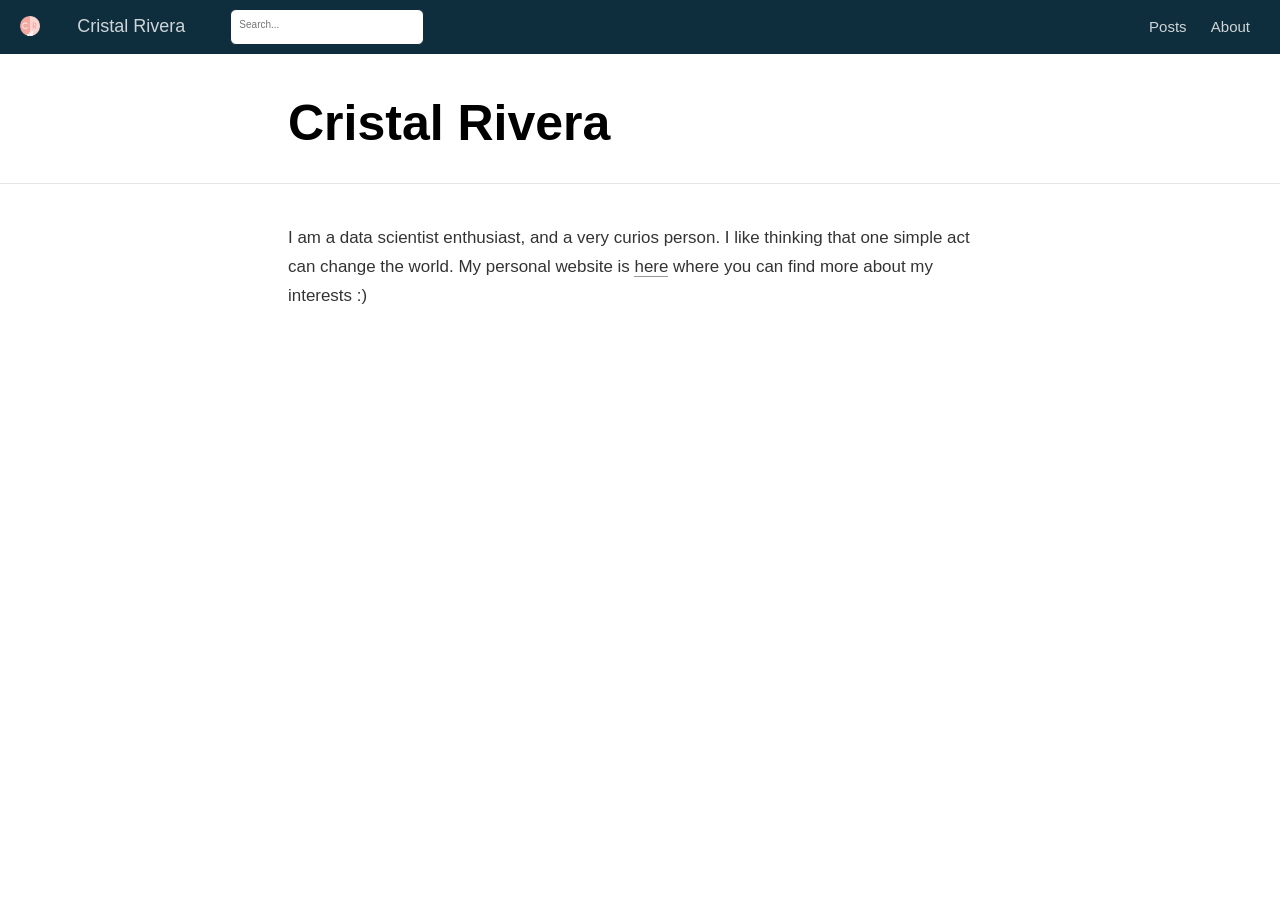
==== commit 9dc249cc: "changes" ====
--- a/docs/about.html
+++ b/docs/about.html
@@ -86,29 +86,26 @@
 </style>
 
   <!--radix_placeholder_meta_tags-->
-  <title>iyo-distill: About this site</title>
-
-  <meta property="description" itemprop="description" content="Some additional details about the website"/>
+  <title>Cristal Rivera : Cristal Rivera</title>
+
 
 
 
   <!--  https://developers.facebook.com/docs/sharing/webmasters#markup -->
-  <meta property="og:title" content="iyo-distill: About this site"/>
+  <meta property="og:title" content="Cristal Rivera : Cristal Rivera"/>
   <meta property="og:type" content="article"/>
-  <meta property="og:description" content="Some additional details about the website"/>
   <meta property="og:locale" content="en_US"/>
-  <meta property="og:site_name" content="iyo-distill"/>
+  <meta property="og:site_name" content="Cristal Rivera "/>
 
   <!--  https://dev.twitter.com/cards/types/summary -->
   <meta property="twitter:card" content="summary"/>
-  <meta property="twitter:title" content="iyo-distill: About this site"/>
-  <meta property="twitter:description" content="Some additional details about the website"/>
+  <meta property="twitter:title" content="Cristal Rivera : Cristal Rivera"/>
 
   <!--/radix_placeholder_meta_tags-->
   <!--radix_placeholder_rmarkdown_metadata-->
 
   <script type="text/json" id="radix-rmarkdown-metadata">
-  {"type":"list","attributes":{"names":{"type":"character","attributes":{},"value":["title","description"]}},"value":[{"type":"character","attributes":{},"value":["About this site"]},{"type":"character","attributes":{},"value":["Some additional details about the website"]}]}
+  {"type":"list","attributes":{"names":{"type":"character","attributes":{},"value":["title","image","links","output"]}},"value":[{"type":"character","attributes":{},"value":["Cristal Rivera"]},{"type":"character","attributes":{},"value":["tobii.jpg"]},{"type":"list","attributes":{},"value":[{"type":"list","attributes":{"names":{"type":"character","attributes":{},"value":["label","url"]}},"value":[{"type":"character","attributes":{},"value":["LinkedIn"]},{"type":"character","attributes":{},"value":["https://www.linkedin.com/in/cristal-rivera-picado/"]}]},{"type":"list","attributes":{"names":{"type":"character","attributes":{},"value":["label","url"]}},"value":[{"type":"character","attributes":{},"value":["Twitter"]},{"type":"character","attributes":{},"value":["https://twitter.com/cristalrivera44"]}]},{"type":"list","attributes":{"names":{"type":"character","attributes":{},"value":["label","url"]}},"value":[{"type":"character","attributes":{},"value":["GitHub"]},{"type":"character","attributes":{},"value":["https://github.com/cristal307"]}]}]},{"type":"character","attributes":{},"value":["postcards::jolla"]}]}
   </script>
   <!--/radix_placeholder_rmarkdown_metadata-->
   <!--radix_placeholder_navigation_in_header-->
@@ -2053,7 +2050,7 @@
 <!--radix_placeholder_front_matter-->
 
 <script id="distill-front-matter" type="text/json">
-{"title":"About this site","description":"Some additional details about the website","authors":[]}
+{"title":"Cristal Rivera","authors":[]}
 </script>
 
 <!--/radix_placeholder_front_matter-->
@@ -2061,10 +2058,14 @@
 <header class="header header--fixed" role="banner">
 <nav class="distill-site-nav distill-site-header">
 <div class="nav-left">
-<a href="index.html" class="title">iyo-distill</a>
+<a class="logo">
+<img src="favicon.png" alt="Logo"/>
+</a>
+<a href="index.html" class="title">Cristal Rivera </a>
+<input id="distill-search" class="nav-search hidden" type="text" placeholder="Search..."/>
 </div>
 <div class="nav-right">
-<a href="index.html">Home</a>
+<a href="index.html">Posts</a>
 <a href="about.html">About</a>
 <a href="javascript:void(0);" class="nav-toggle">&#9776;</a>
 </div>
@@ -2075,14 +2076,15 @@
 <!--/radix_placeholder_site_before_body-->
 
 <div class="d-title">
-<h1>About this site</h1>
+<h1>Cristal Rivera</h1>
 <!--radix_placeholder_categories-->
 <!--/radix_placeholder_categories-->
-<p><p>Some additional details about the website</p></p>
+
 </div>
 
 
 <div class="d-article">
+<p>I am a data scientist enthusiast, and a very curios person. I like thinking that one simple act can change the world. My personal website is <a href="http://cristalrivera.rbind.io/">here</a> where you can find more about my interests :)</p>
 <div class="sourceCode" id="cb1"><pre class="sourceCode r distill-force-highlighting-css"><code class="sourceCode r"></code></pre></div>
 <!--radix_placeholder_article_footer-->
 <!--/radix_placeholder_article_footer-->
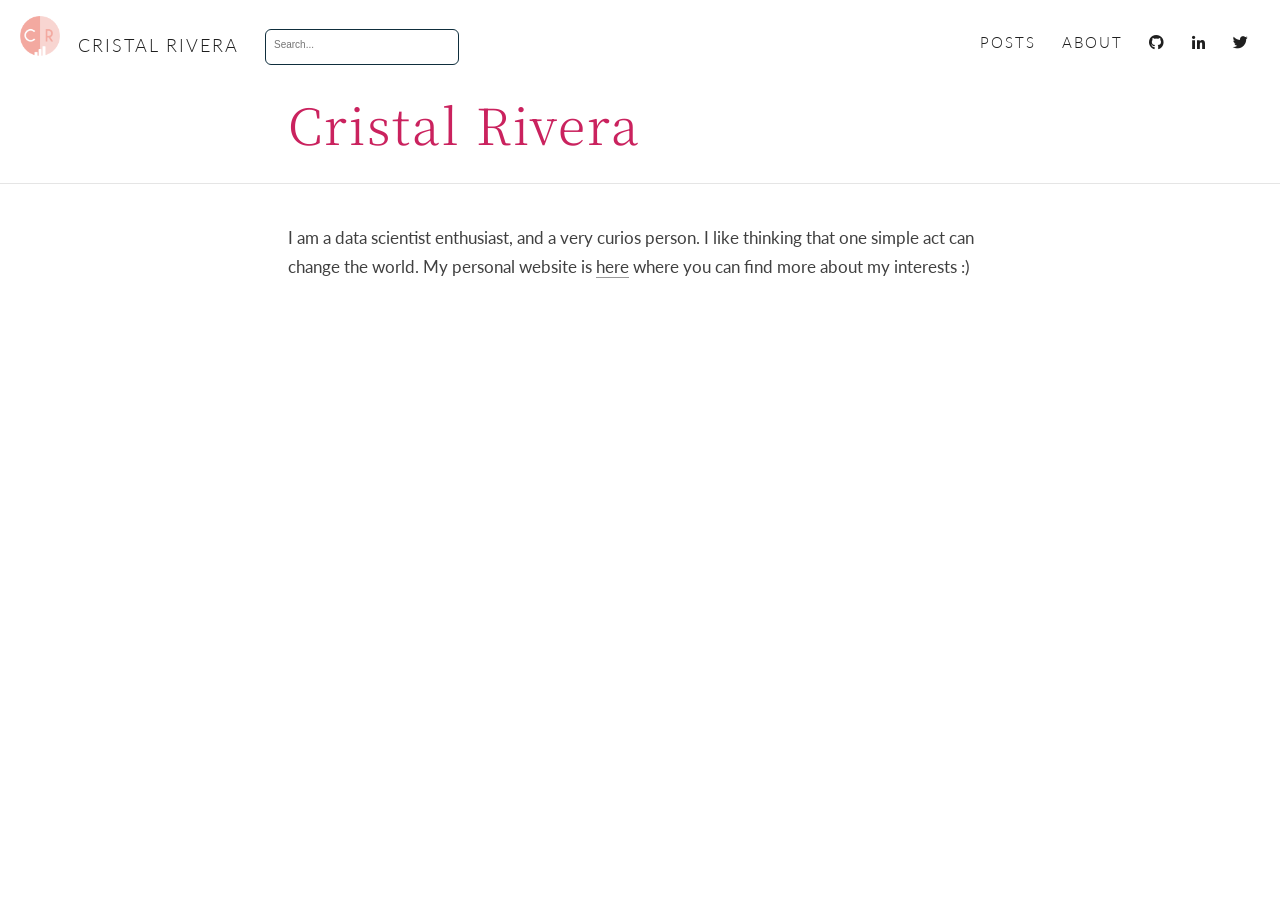
==== commit fccbbd77: "custom" ====
--- a/docs/about.html
+++ b/docs/about.html
@@ -2029,6 +2029,348 @@
 
   </script>
 
+  <style type="text/css">
+  /* base variables */
+
+  /* Edit the CSS properties in this file to create a custom
+     Distill theme. Only edit values in the right column
+     for each row; values shown are the CSS defaults.
+     To return any property to the default,
+     you may set its value to: unset
+     All rows must end with a semi-colon.                      */
+
+  /* Optional: embed custom fonts here with `@import`          */
+  /* This must remain at the top of this file.                 */
+
+
+
+  html {
+    /*-- Main font sizes --*/
+    --title-size:      50px;
+    --body-size:       1.06rem;
+    --code-size:       14px;
+    --aside-size:      12px;
+    --fig-cap-size:    13px;
+    /*-- Main font colors --*/
+    --title-color:     #000000;
+    --header-color:    rgba(0, 0, 0, 0.8);
+    --body-color:      rgba(0, 0, 0, 0.8);
+    --aside-color:     rgba(0, 0, 0, 0.6);
+    --fig-cap-color:   rgba(0, 0, 0, 0.6);
+    /*-- Specify custom fonts ~~~ must be imported above   --*/
+    --heading-font:    sans-serif;
+    --mono-font:       monospace;
+    --body-font:       sans-serif;
+    --navbar-font:     sans-serif;  /* websites + blogs only */
+  }
+
+  /*-- ARTICLE METADATA --*/
+  d-byline {
+    --heading-size:    0.6rem;
+    --heading-color:   rgba(0, 0, 0, 0.5);
+    --body-size:       0.8rem;
+    --body-color:      rgba(0, 0, 0, 0.8);
+  }
+
+  /*-- ARTICLE TABLE OF CONTENTS --*/
+  .d-contents {
+    --heading-size:    18px;
+    --contents-size:   13px;
+  }
+
+  /*-- ARTICLE APPENDIX --*/
+  d-appendix {
+    --heading-size:    15px;
+    --heading-color:   rgba(0, 0, 0, 0.65);
+    --text-size:       0.8em;
+    --text-color:      rgba(0, 0, 0, 0.5);
+  }
+
+  /*-- WEBSITE HEADER + FOOTER --*/
+  /* These properties only apply to Distill sites and blogs  */
+
+  .distill-site-header {
+    --title-size:       18px;
+    --text-color:       rgba(255, 255, 255, 0.8);
+    --text-size:        15px;
+    --hover-color:      white;
+    --bkgd-color:       #0F2E3D;
+  }
+
+  .distill-site-footer {
+    --text-color:       rgba(255, 255, 255, 0.8);
+    --text-size:        15px;
+    --hover-color:      white;
+    --bkgd-color:       #0F2E3D;
+  }
+
+  /*-- Additional custom styles --*/
+  /* Add any additional CSS rules below                      */
+  </style>
+  <style type="text/css">/* base variables */
+
+  /* Edit the CSS properties in this file to create a custom
+     Distill theme. Only edit values in the right column
+     for each row; values shown are the CSS defaults.
+     To return any property to the default,
+     you may set its value to: unset
+     All rows must end with a semi-colon.                      */
+
+  /* Optional: embed custom fonts here with `@import`          */
+  /* This must remain at the top of this file.                 */
+  @import url('https://fonts.googleapis.com/css?family=Noto+Serif+JP:300, 300i&display=swap');
+  @import url('https://fonts.googleapis.com/css?family=Lato:400,400i,700&display=swap');
+  @import url('https://fonts.googleapis.com/css?family=IBM+Plex+Mono&display=swap');
+
+  html {
+    /*-- Main font sizes --*/
+    --title-size:      50px;
+    --body-size:       1.06rem;
+    --code-size:       14px;
+    --aside-size:      12px;
+    --fig-cap-size:    13px;
+    /*-- Main font colors --*/
+    --title-color:     #ca225e;
+    --header-color:    #ca225e;                    /* edited */
+    --body-color:      #404040;                    /* edited */
+    --aside-color:     rgba(0, 0, 0, 0.6);
+    --fig-cap-color:   rgba(0, 0, 0, 0.6);
+    /*-- Specify custom fonts ~~~ must be imported above   --*/
+    --heading-font:    "Noto Serif JP", sans-serif; /* edited */
+    --mono-font:       "IBM Plex Mono", monospace;  /* edited */
+    --body-font:       "Lato", sans-serif;          /* edited */
+    --navbar-font:     "Lato", sans-serif;          /* edited */
+  }
+
+  /*-- ARTICLE METADATA --*/
+  d-byline {
+    --heading-size:    0.9rem;                      /* edited */
+    --heading-color:   rgba(0, 0, 0, 0.5);
+    --body-size:       0.95rem;                     /* edited */
+    --body-color:      rgba(0, 0, 0, 0.8);
+  }
+
+  /*-- ARTICLE TABLE OF CONTENTS --*/
+  .d-contents {
+    --heading-size:    18px;
+    --contents-size:   13px;
+  }
+
+  /*-- ARTICLE APPENDIX --*/
+  d-appendix {
+    --heading-size:    15px;
+    --heading-color:   rgba(0, 0, 0, 0.65);      
+    --text-size:       0.9rem;                    /* edited */
+    --text-color:      #1a162d;                   /* edited */
+  }
+
+  /*-- WEBSITE HEADER + FOOTER --*/
+  /* These properties only apply to Distill sites and blogs  */
+
+  .distill-site-header {
+    --title-size:       18px;
+    --text-color:       #1f1f1f;                   /* edited */
+    --text-size:        15px;
+    --hover-color:      #787878;                   /* edited */
+    --bkgd-color:       #fff;                     /* edited */
+  }
+
+  .distill-site-footer {
+    --text-color:       #7e7b88;                   /* edited */
+    --text-size:        15px;
+    --hover-color:      white;
+    --bkgd-color:       #ca225e3d;                 /* edited */
+  }
+
+  /*-- Additional custom styles --*/
+
+  ul > li::marker {
+    color: #ca225e;
+  }
+
+  .distill-site-header { 
+    letter-spacing: 2px;
+    text-transform: uppercase;
+  }
+
+  h1, h2, h3, h4, h5, h6 {
+    letter-spacing: 2px;
+    font-weight: 300;
+  }
+
+  .distill-site-header .logo img{
+    max-height: 40px; /* Makes logo bigger, default was 20px */
+  }
+
+  .distill-site-header {
+    padding-top: 1rem;
+  }
+
+  d-title h1,
+  d-article h2,
+  .posts-list .description h2,
+  .posts-list > h1 {
+      font-weight: 300;
+  }
+
+  d-appendix {
+    background-color: #fdf7f9;
+    border-top: none;
+  }</style>
+  <style type="text/css">
+  /* base style */
+
+  /* FONT FAMILIES */
+
+  :root {
+    --heading-default: -apple-system, BlinkMacSystemFont, "Segoe UI", Roboto, Oxygen, Ubuntu, Cantarell, "Fira Sans", "Droid Sans", "Helvetica Neue", Arial, sans-serif;
+    --mono-default: Consolas, Monaco, 'Andale Mono', 'Ubuntu Mono', monospace;
+    --body-default: -apple-system, BlinkMacSystemFont, "Segoe UI", Roboto, Oxygen, Ubuntu, Cantarell, "Fira Sans", "Droid Sans", "Helvetica Neue", Arial, sans-serif;
+  }
+
+  body,
+  .posts-list .post-preview p,
+  .posts-list .description p {
+    font-family: var(--body-font), var(--body-default);
+  }
+
+  h1, h2, h3, h4, h5, h6,
+  .posts-list .post-preview h2,
+  .posts-list .description h2 {
+    font-family: var(--heading-font), var(--heading-default);
+  }
+
+  d-article div.sourceCode code,
+  d-article pre code {
+    font-family: var(--mono-font), var(--mono-default);
+  }
+
+
+  /*-- TITLE --*/
+  d-title h1,
+  .posts-list > h1 {
+    color: var(--title-color, black);
+  }
+
+  d-title h1 {
+    font-size: var(--title-size, 50px);
+  }
+
+  /*-- HEADERS --*/
+  d-article h1,
+  d-article h2,
+  d-article h3,
+  d-article h4,
+  d-article h5,
+  d-article h6 {
+    color: var(--header-color, rgba(0, 0, 0, 0.8));
+  }
+
+  /*-- BODY --*/
+  d-article > p,  /* only text inside of <p> tags */
+  d-article > ul, /* lists */
+  d-article > ol {
+    color: var(--body-color, rgba(0, 0, 0, 0.8));
+    font-size: var(--body-size, 1.06rem);
+  }
+
+
+  /*-- CODE --*/
+  d-article div.sourceCode code,
+  d-article pre code {
+    font-size: var(--code-size, 14px);
+  }
+
+  /*-- ASIDE --*/
+  d-article aside {
+    font-size: var(--aside-size, 12px);
+    color: var(--aside-color, rgba(0, 0, 0, 0.6));
+  }
+
+  /*-- FIGURE CAPTIONS --*/
+  figure .caption,
+  figure figcaption,
+  .figure .caption {
+    font-size: var(--fig-cap-size, 13px);
+    color: var(--fig-cap-color, rgba(0, 0, 0, 0.6));
+  }
+
+  /*-- METADATA --*/
+  d-byline h3 {
+    font-size: var(--heading-size, 0.6rem);
+    color: var(--heading-color, rgba(0, 0, 0, 0.5));
+  }
+
+  d-byline {
+    font-size: var(--body-size, 0.8rem);
+    color: var(--body-color, rgba(0, 0, 0, 0.8));
+  }
+
+  d-byline a,
+  d-article d-byline a {
+    color: var(--body-color, rgba(0, 0, 0, 0.8));
+  }
+
+  /*-- TABLE OF CONTENTS --*/
+  .d-contents nav h3 {
+    font-size: var(--heading-size, 18px);
+  }
+
+  .d-contents nav a {
+    font-size: var(--contents-size, 13px);
+  }
+
+  /*-- APPENDIX --*/
+  d-appendix h3 {
+    font-size: var(--heading-size, 15px);
+    color: var(--heading-color, rgba(0, 0, 0, 0.65));
+  }
+
+  d-appendix {
+    font-size: var(--text-size, 0.8em);
+    color: var(--text-color, rgba(0, 0, 0, 0.5));
+  }
+
+  d-appendix d-footnote-list a.footnote-backlink {
+    color: var(--text-color, rgba(0, 0, 0, 0.5));
+  }
+
+  /*-- WEBSITE HEADER + FOOTER --*/
+  .distill-site-header .title {
+    font-size: var(--title-size, 18px);
+    font-family: var(--navbar-font), var(--heading-default);
+  }
+
+  .distill-site-header a,
+  .nav-dropdown .nav-dropbtn {
+    font-family: var(--navbar-font), var(--heading-default);
+  }
+
+  .nav-dropdown .nav-dropbtn {
+    color: var(--text-color, rgba(255, 255, 255, 0.8));
+    font-size: var(--text-size, 15px);
+  }
+
+  .distill-site-header a:hover,
+  .nav-dropdown:hover .nav-dropbtn {
+    color: var(--hover-color, white);
+  }
+
+  .distill-site-header {
+    font-size: var(--text-size, 15px);
+    color: var(--text-color, rgba(255, 255, 255, 0.8));
+    background-color: var(--bkgd-color, #0F2E3D);
+  }
+
+  .distill-site-footer {
+    font-size: var(--text-size, 15px);
+    color: var(--text-color, rgba(255, 255, 255, 0.8));
+    background-color: var(--bkgd-color, #0F2E3D);
+  }
+
+  .distill-site-footer a:hover {
+    color: var(--hover-color, white);
+  }</style>
   <!--/radix_placeholder_distill-->
   <script src="site_libs/header-attrs-2.6/header-attrs.js"></script>
   <script src="site_libs/popper-2.6.0/popper.min.js"></script>
@@ -2067,6 +2409,15 @@
 <div class="nav-right">
 <a href="index.html">Posts</a>
 <a href="about.html">About</a>
+<a href="https://github.com/cristal307">
+<i class="fa fa-github" aria-hidden="true"></i>
+</a>
+<a href="https://www.linkedin.com/in/cristal-rivera-picado/">
+<i class="fa fa-linkedin" aria-hidden="true"></i>
+</a>
+<a href="https://twitter.com/cristalrivera44">
+<i class="fa fa-twitter" aria-hidden="true"></i>
+</a>
 <a href="javascript:void(0);" class="nav-toggle">&#9776;</a>
 </div>
 </nav>
